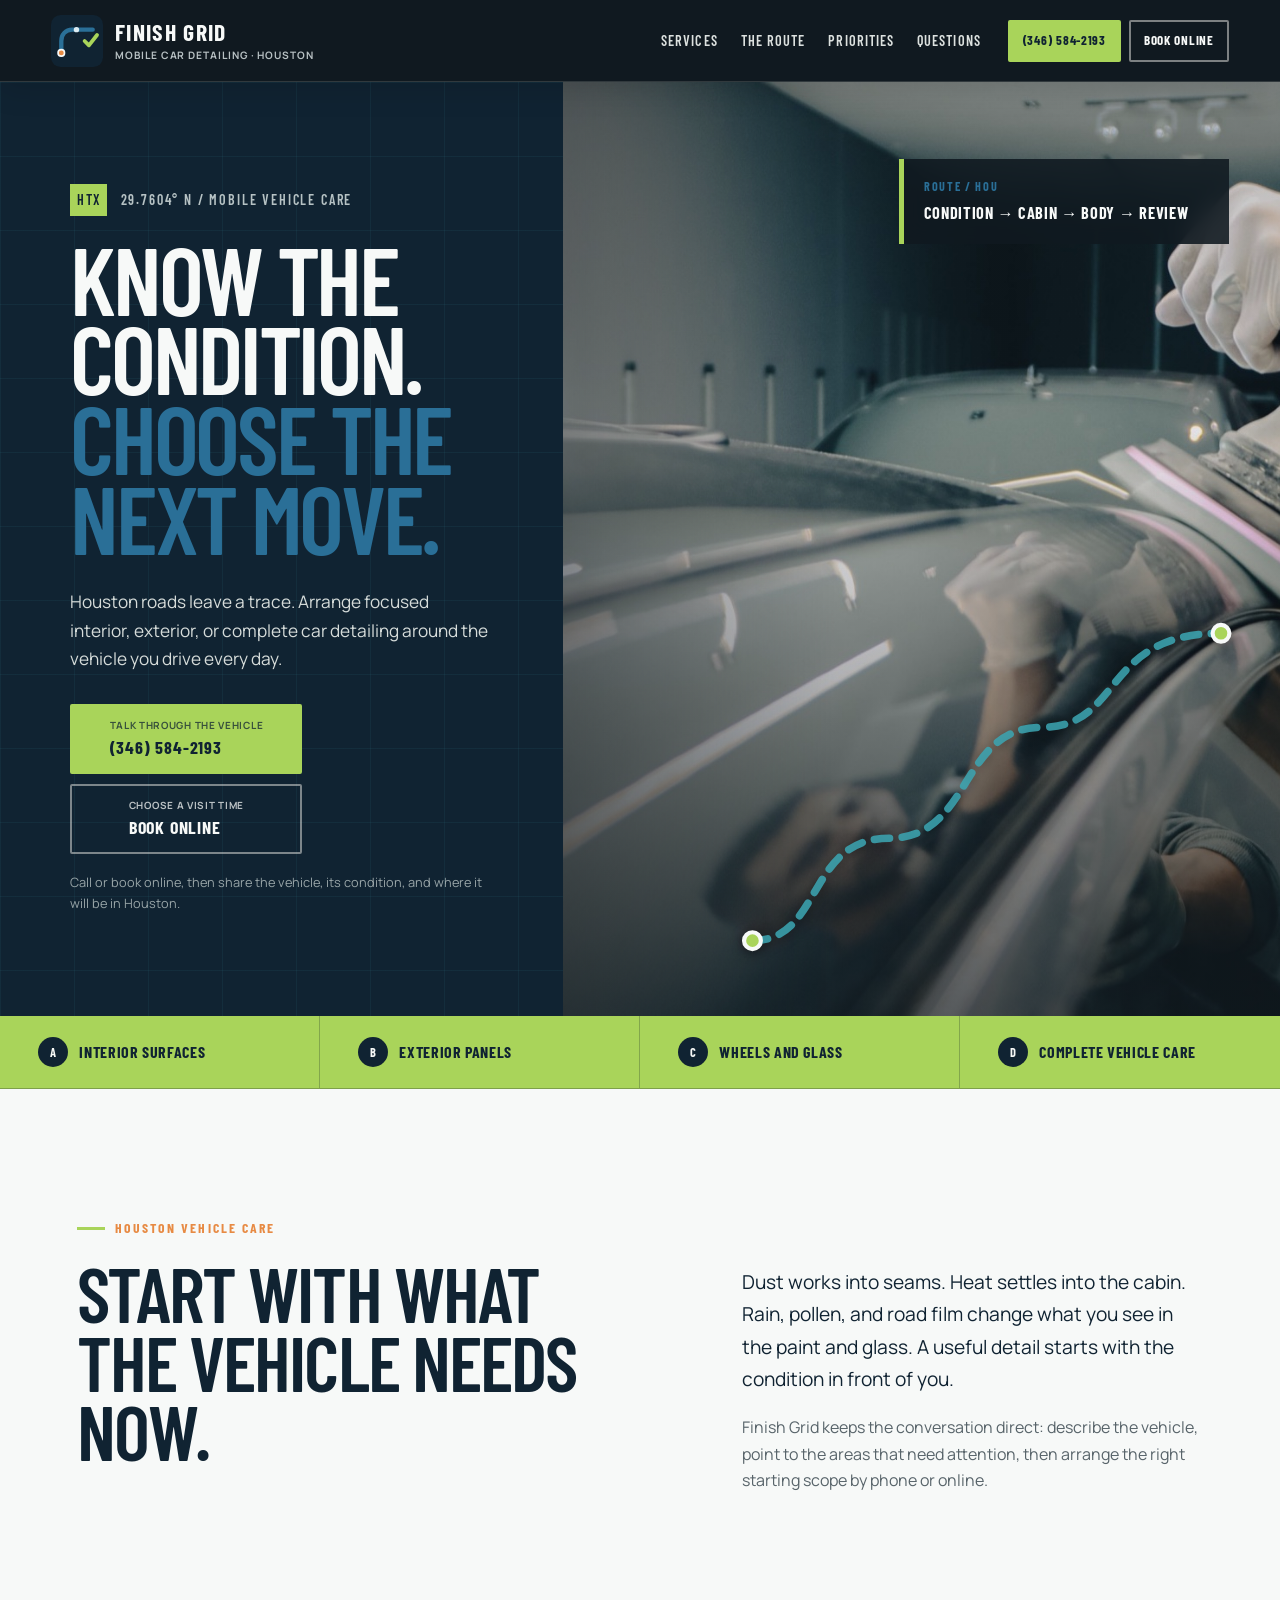
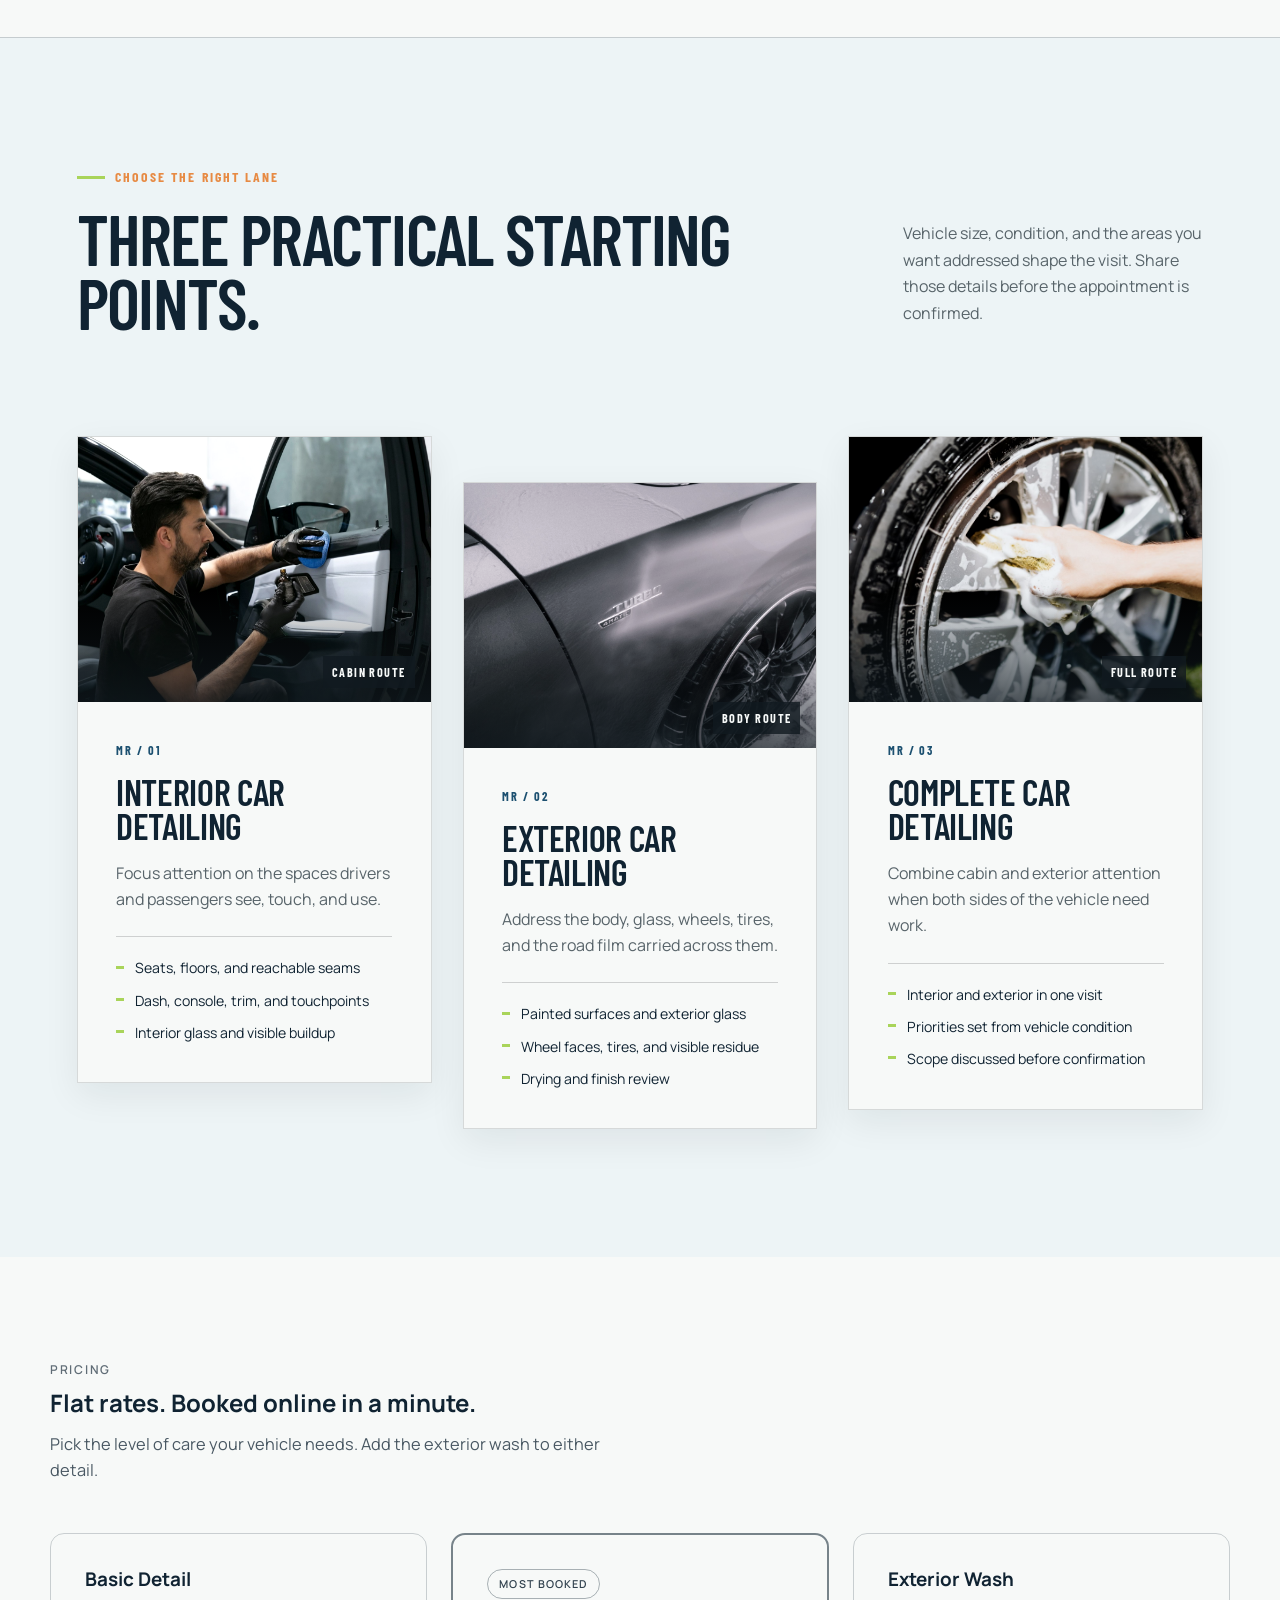
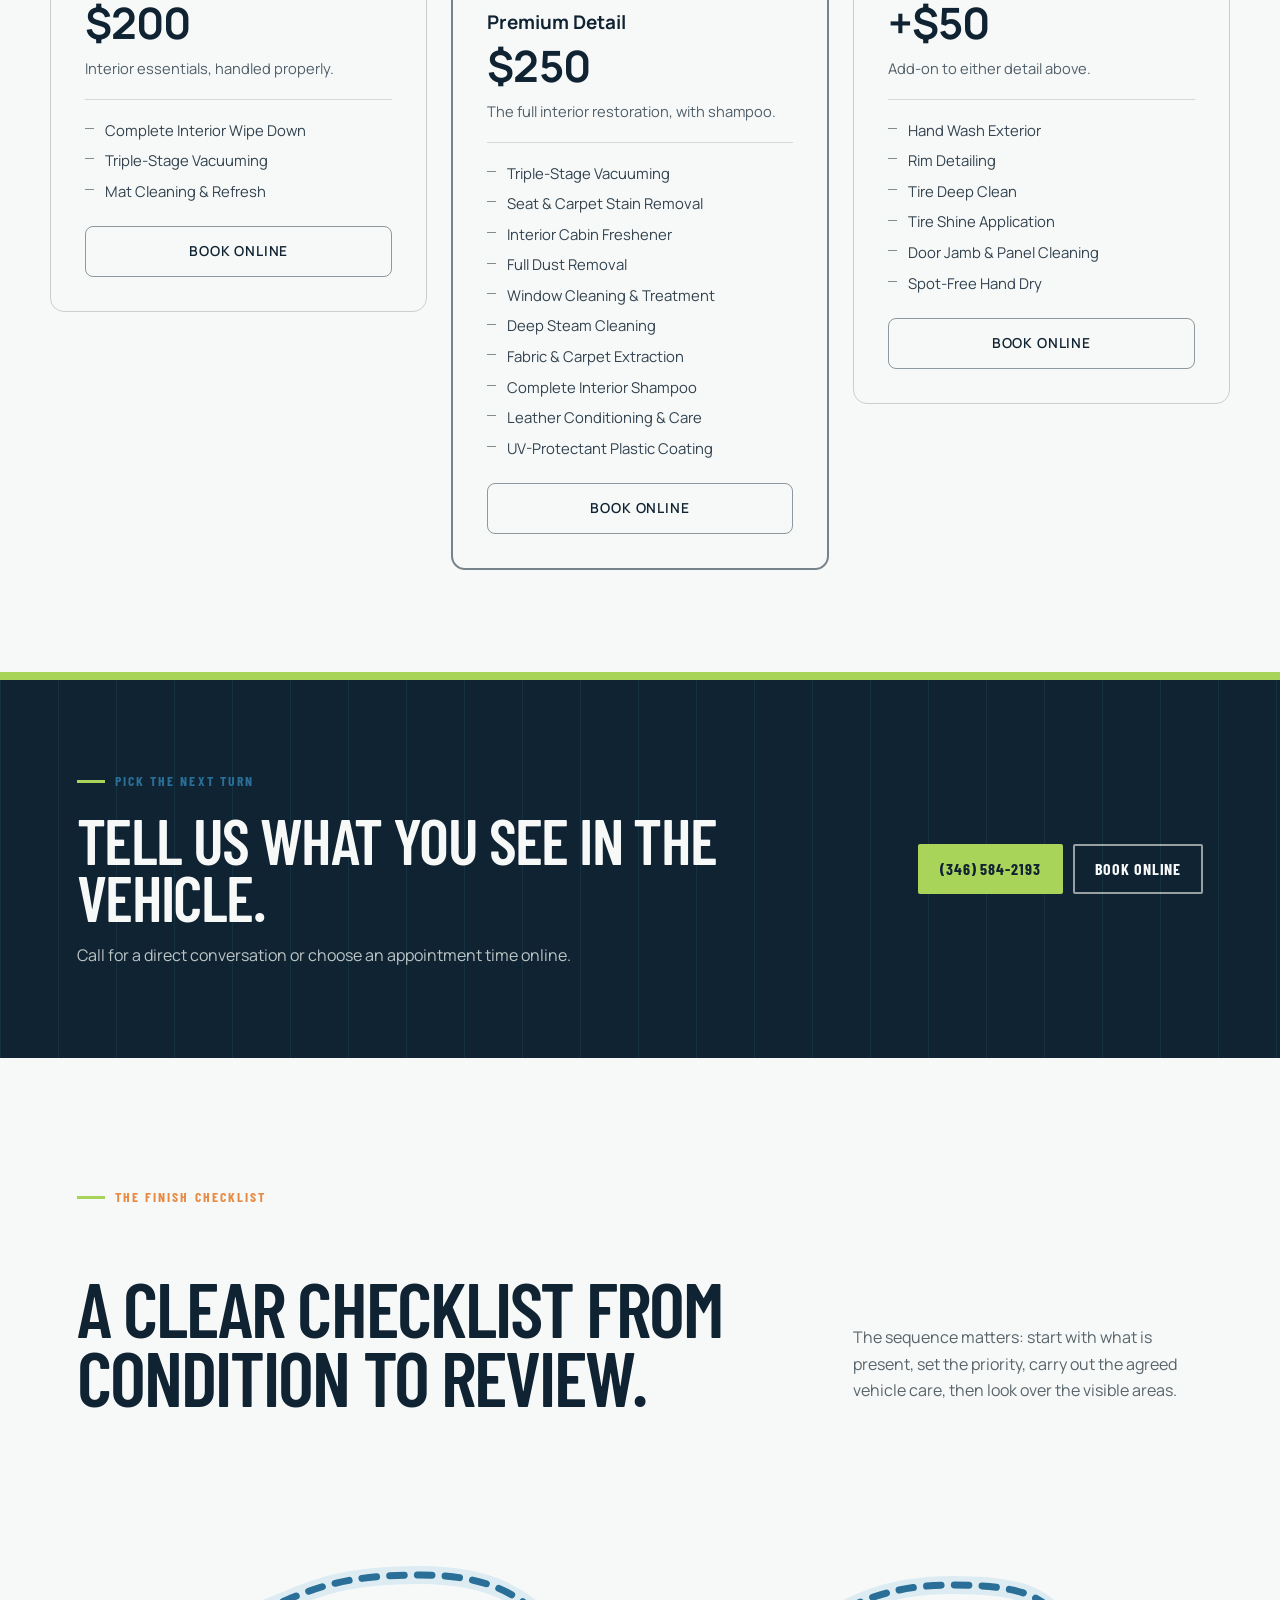
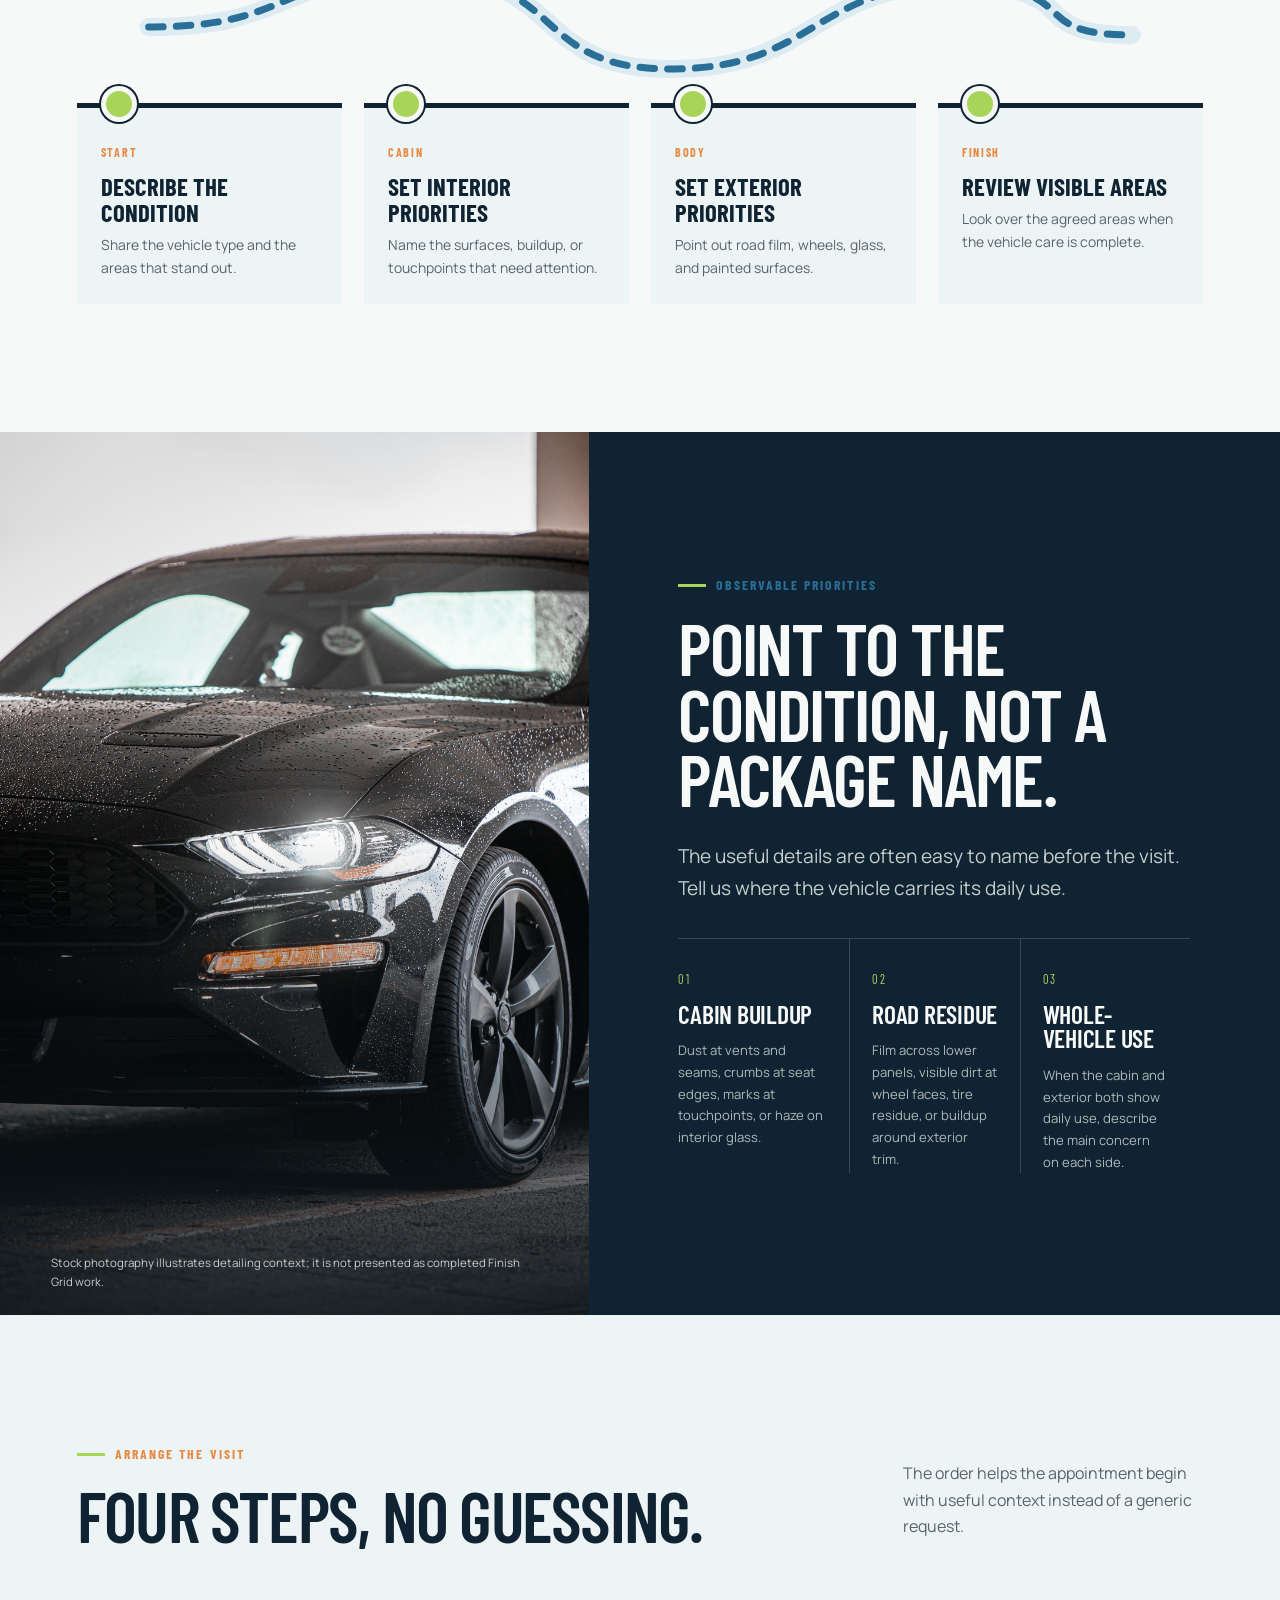
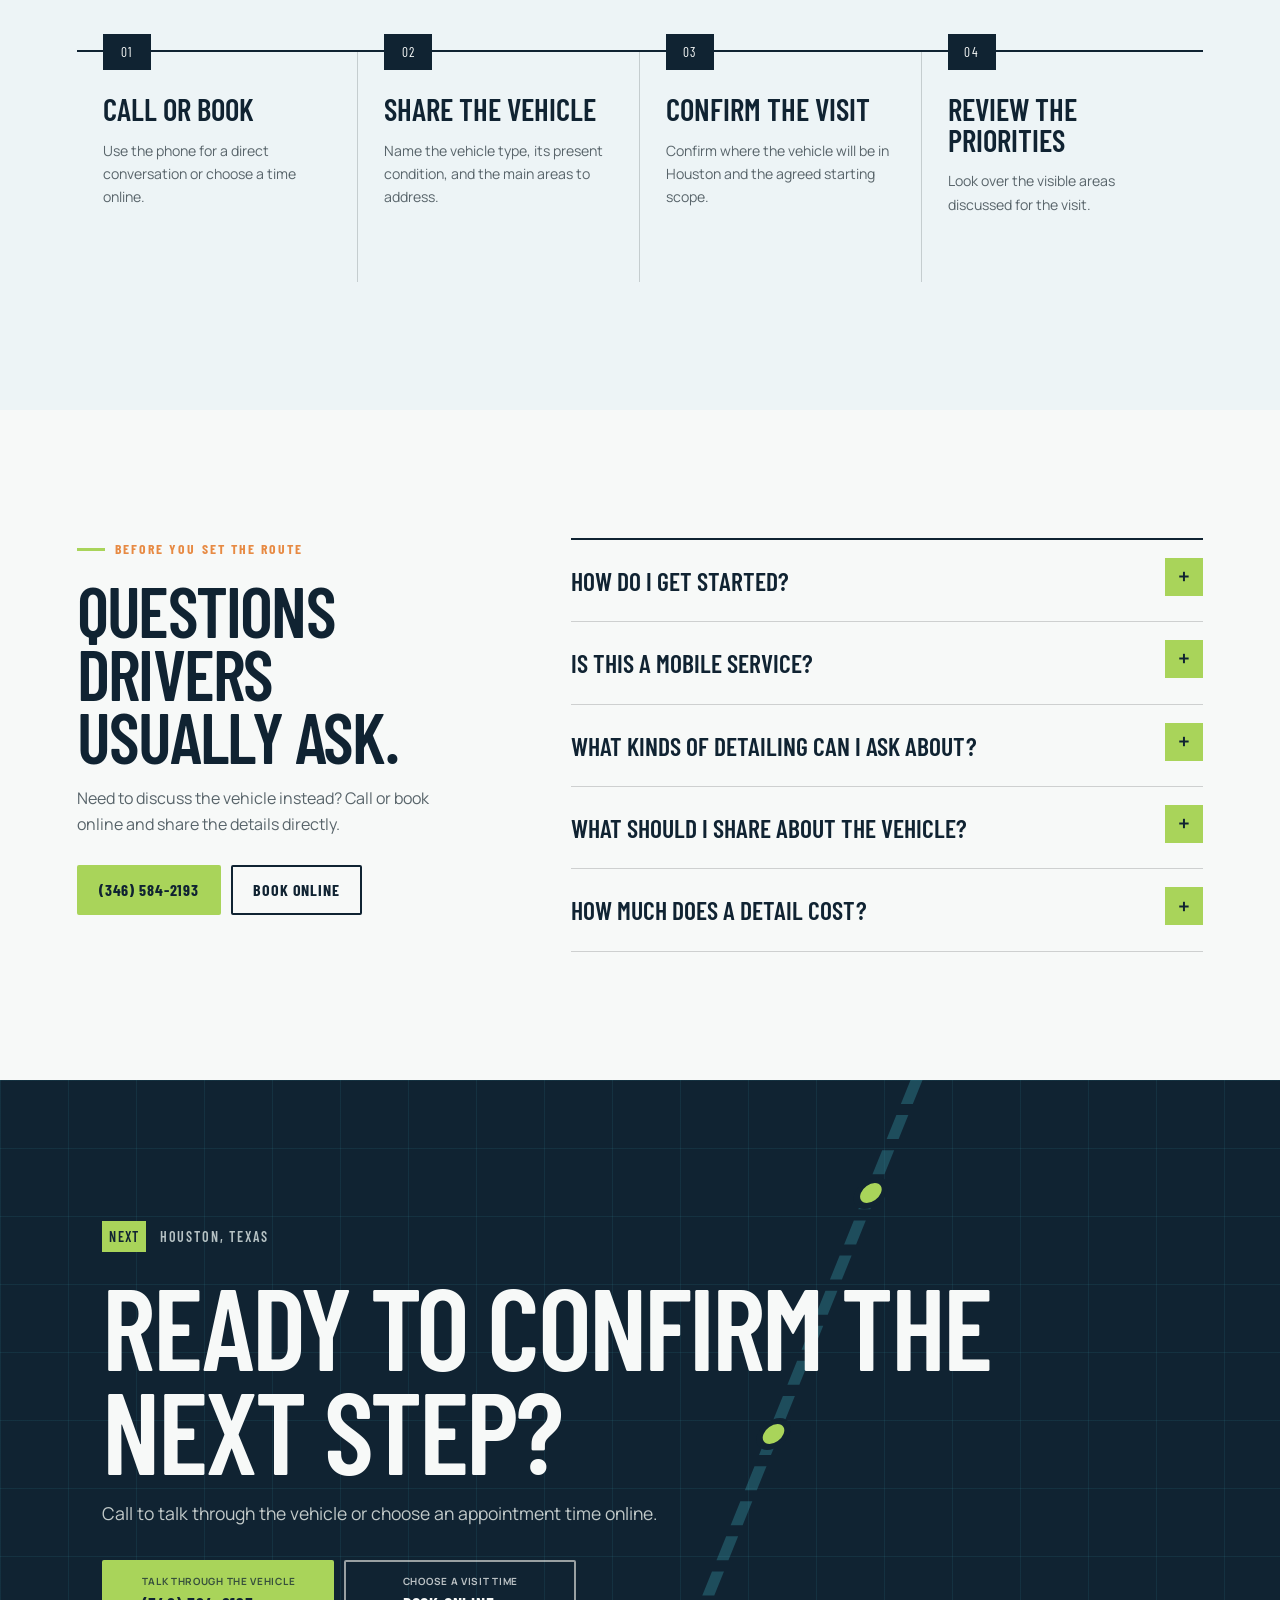
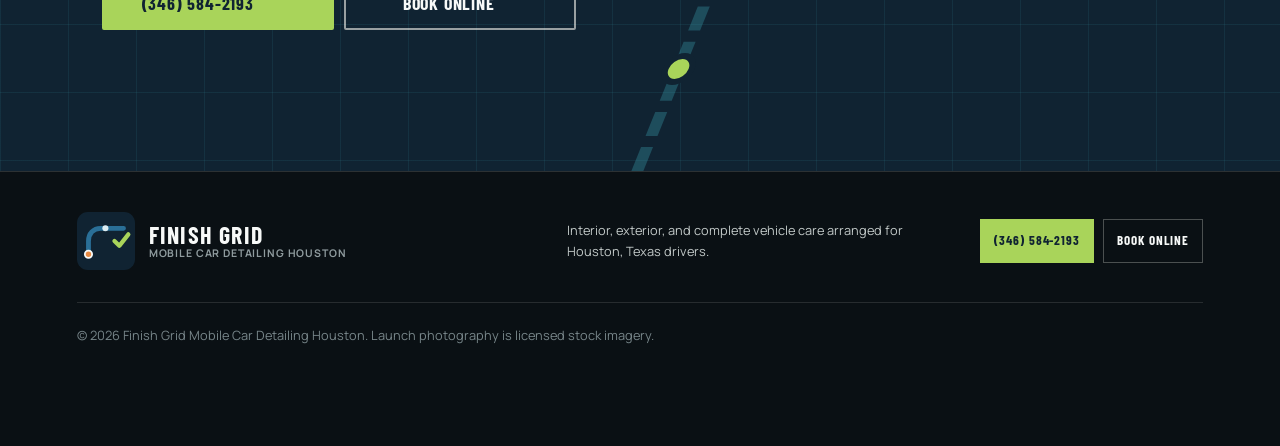
==== index.html @ f36fa552 "feat: launch Finish Grid website" ====
<!doctype html>
<html lang="en">
<head>
  <meta charset="utf-8">
  <meta name="viewport" content="width=device-width, initial-scale=1">
  <title>Finish Grid Mobile Car Detailing Houston, TX</title>
  <meta name="description" content="Mobile car detailing in Houston, Texas for interior, exterior, and complete vehicle care. Call Finish Grid or book an appointment online.">
  <meta name="theme-color" content="#102332">
  <meta property="og:title" content="Finish Grid Mobile Car Detailing Houston">
  <meta property="og:description" content="Call or book mobile car detailing for interior, exterior, and complete vehicle care in Houston, Texas.">
  <meta property="og:type" content="website">
  <meta property="og:url" content="https://finishgrid.shop/">
  <meta property="og:image" content="https://finishgrid.shop/assets/hero-route.jpg">
  <link rel="canonical" href="https://finishgrid.shop/">
  <link rel="icon" href="/assets/favicon.svg" type="image/svg+xml">
  <link rel="preconnect" href="https://fonts.googleapis.com">
  <link rel="preconnect" href="https://fonts.gstatic.com" crossorigin>
  <link href="https://fonts.googleapis.com/css2?family=Barlow+Condensed:wght@500;600;700&family=Manrope:wght@400;500;600;700&display=swap" rel="stylesheet">
  <link rel="preload" href="/assets/hero-route.jpg" as="image">
  <link rel="stylesheet" href="/styles.css">
  <script type="application/ld+json">
      {
        "@context": "https://schema.org",
        "@type": "LocalBusiness",
        "name": "Finish Grid Mobile Car Detailing Houston",
        "url": "https://finishgrid.shop/",
        "telephone": "+1 346-584-2193",
        "address": {
          "@type": "PostalAddress",
          "streetAddress": "3500 Business Center Dr",
          "addressLocality": "Pearland",
          "addressRegion": "TX",
          "postalCode": "77584",
          "addressCountry": "US"
        },
        "description": "Mobile car detailing in Houston, Texas with interior, exterior, and complete vehicle care appointments.",
        "areaServed": {
          "@type": "City",
          "name": "Houston",
          "containedInPlace": {
            "@type": "State",
            "name": "Texas"
          }
        },
        "hasOfferCatalog": {
          "@type": "OfferCatalog",
          "name": "Car detailing services",
          "itemListElement": [
            {
              "@type": "Offer",
              "itemOffered": {
                "@type": "Service",
                "name": "Interior car detailing"
              }
            },
            {
              "@type": "Offer",
              "itemOffered": {
                "@type": "Service",
                "name": "Exterior car detailing"
              }
            },
            {
              "@type": "Offer",
              "itemOffered": {
                "@type": "Service",
                "name": "Complete car detailing"
              }
            }
          ]
        },
        "priceRange": "$200-$250",
        "makesOffer": [
          {
            "@type": "Offer",
            "name": "Basic Detail",
            "price": "200",
            "priceCurrency": "USD",
            "availability": "https://schema.org/InStock",
            "itemOffered": {
              "@type": "Service",
              "name": "Basic Detail",
              "description": "Interior essentials: complete interior wipe down, triple-stage vacuuming, and mat cleaning and refresh."
            }
          },
          {
            "@type": "Offer",
            "name": "Premium Detail",
            "price": "250",
            "priceCurrency": "USD",
            "availability": "https://schema.org/InStock",
            "itemOffered": {
              "@type": "Service",
              "name": "Premium Detail",
              "description": "The full interior restoration, including complete interior shampoo, deep steam cleaning, fabric and carpet extraction, and leather conditioning."
            }
          },
          {
            "@type": "Offer",
            "name": "Exterior Wash",
            "price": "50",
            "priceCurrency": "USD",
            "availability": "https://schema.org/InStock",
            "itemOffered": {
              "@type": "Service",
              "name": "Exterior Wash",
              "description": "Add-on exterior wash: hand wash, rim detailing, tire deep clean and shine, door jamb cleaning, and spot-free hand dry."
            }
          }
        ]
      }
    </script>
</head>
<body>
  <a class="skip-link" href="#main">Skip to content</a>

  <header class="site-header" data-header>
    <a class="brand" href="#top" aria-label="Finish Grid home">
      <img src="/assets/logo.svg" width="52" height="52" alt="">
      <span class="brand-words">
        <strong>Finish Grid</strong>
        <small>Mobile Car Detailing · Houston</small>
      </span>
    </a>

    <button class="menu-toggle" type="button" aria-expanded="false" aria-controls="site-nav">
      <span class="sr-only">Open menu</span>
      <i></i><i></i><i></i>
    </button>

    <nav class="site-nav" id="site-nav" aria-label="Primary navigation">
      <a href="#services">Services</a>
      <a href="#route">The route</a>
      <a href="#priorities">Priorities</a>
      <a href="#questions">Questions</a>
      <div class="nav-actions">
        <a class="button button-call button-small" href="tel:+13465842193">(346) 584-2193</a>
        <a class="button button-book button-small" href="https://cal.com/sumitdatta/auto-detail-service">Book online</a>
      </div>
    </nav>
  </header>

  <main id="main">
    <section class="hero" id="top">
      <div class="hero-copy">
        <p class="coordinate"><span>HTX</span> 29.7604° N / Mobile vehicle care</p>
        <h1>Know the condition. <em>Choose the next move.</em></h1>
        <p class="hero-lede">Houston roads leave a trace. Arrange focused interior, exterior, or complete car detailing around the vehicle you drive every day.</p>
        <div class="action-pair hero-actions">
          <a class="button button-call button-large" href="tel:+13465842193">
            <span>Talk through the vehicle</span>
            <strong>(346) 584-2193</strong>
          </a>
          <a class="button button-book button-large" href="https://cal.com/sumitdatta/auto-detail-service">
            <span>Choose a visit time</span>
            <strong>Book online</strong>
          </a>
        </div>
        <p class="microcopy">Call or book online, then share the vehicle, its condition, and where it will be in Houston.</p>
      </div>

      <div class="hero-image" role="img" aria-label="A polished vehicle panel under inspection light">
        <div class="hero-image-scrim"></div>
        <div class="hero-map-card" aria-hidden="true">
          <span>ROUTE / HOU</span>
          <strong>Condition → Cabin → Body → Review</strong>
        </div>
        <svg class="hero-route-line" viewBox="0 0 700 560" aria-hidden="true">
          <path d="M72 470 C156 470 136 348 235 348 S318 216 416 216 S487 104 630 104"/>
          <circle cx="72" cy="470" r="10"/>
          <circle cx="630" cy="104" r="10"/>
        </svg>
      </div>
    </section>

    <section class="road-strip" aria-label="Service focus">
      <p><span>A</span> Interior surfaces</p>
      <p><span>B</span> Exterior panels</p>
      <p><span>C</span> Wheels and glass</p>
      <p><span>D</span> Complete vehicle care</p>
    </section>

    <section class="section intro" aria-labelledby="intro-title">
      <div class="section-label">Houston vehicle care</div>
      <div class="intro-grid">
        <h2 id="intro-title">Start with what the vehicle needs now.</h2>
        <div class="intro-copy">
          <p class="lead">Dust works into seams. Heat settles into the cabin. Rain, pollen, and road film change what you see in the paint and glass. A useful detail starts with the condition in front of you.</p>
          <p>Finish Grid keeps the conversation direct: describe the vehicle, point to the areas that need attention, then arrange the right starting scope by phone or online.</p>
        </div>
      </div>
    </section>

    <section class="section services" id="services" aria-labelledby="services-title">
      <div class="section-heading">
        <div>
          <p class="section-kicker">Choose the right lane</p>
          <h2 id="services-title">Three practical starting points.</h2>
        </div>
        <p>Vehicle size, condition, and the areas you want addressed shape the visit. Share those details before the appointment is confirmed.</p>
      </div>

      <div class="service-grid">
        <article class="service-card">
          <div class="service-photo">
            <img src="/assets/service-interior.jpg" alt="A vehicle interior receiving careful surface cleaning" loading="lazy">
            <span>Cabin route</span>
          </div>
          <div class="service-content">
            <p class="service-code">MR / 01</p>
            <h3>Interior car detailing</h3>
            <p>Focus attention on the spaces drivers and passengers see, touch, and use.</p>
            <ul>
              <li>Seats, floors, and reachable seams</li>
              <li>Dash, console, trim, and touchpoints</li>
              <li>Interior glass and visible buildup</li>
            </ul>
          </div>
        </article>

        <article class="service-card service-card-offset">
          <div class="service-photo">
            <img src="/assets/service-foam.jpg" alt="A dark car covered with wash foam" loading="lazy">
            <span>Body route</span>
          </div>
          <div class="service-content">
            <p class="service-code">MR / 02</p>
            <h3>Exterior car detailing</h3>
            <p>Address the body, glass, wheels, tires, and the road film carried across them.</p>
            <ul>
              <li>Painted surfaces and exterior glass</li>
              <li>Wheel faces, tires, and visible residue</li>
              <li>Drying and finish review</li>
            </ul>
          </div>
        </article>

        <article class="service-card">
          <div class="service-photo">
            <img src="/assets/service-wheel.jpg" alt="A vehicle wheel covered with cleaning foam" loading="lazy">
            <span>Full route</span>
          </div>
          <div class="service-content">
            <p class="service-code">MR / 03</p>
            <h3>Complete car detailing</h3>
            <p>Combine cabin and exterior attention when both sides of the vehicle need work.</p>
            <ul>
              <li>Interior and exterior in one visit</li>
              <li>Priorities set from vehicle condition</li>
              <li>Scope discussed before confirmation</li>
            </ul>
          </div>
        </article>
      </div>
    </section>

    <section class="rates" id="pricing" aria-labelledby="pricing-title">
      <div class="rates-shell">
        <div class="rates-head">
          <p class="rates-eyebrow">Pricing</p>
          <h2 id="pricing-title">Flat rates. Booked online in a minute.</h2>
          <p class="rates-intro">Pick the level of care your vehicle needs. Add the exterior wash to either detail.</p>
        </div>

        <div class="rate-grid">
          <article class="rate-card">
            <h3>Basic Detail</h3>
            <p class="rate-figure">$200</p>
            <p class="rate-note">Interior essentials, handled properly.</p>
            <ul class="rate-list">
              <li>Complete Interior Wipe Down</li>
              <li>Triple-Stage Vacuuming</li>
              <li>Mat Cleaning &amp; Refresh</li>
            </ul>
            <a class="rate-cta" href="https://cal.com/sumitdatta/auto-detail-service" target="_blank" rel="noopener">Book Online</a>
          </article>
          <article class="rate-card rate-card-featured">
            <span class="rate-badge">Most booked</span>
            <h3>Premium Detail</h3>
            <p class="rate-figure">$250</p>
            <p class="rate-note">The full interior restoration, with shampoo.</p>
            <ul class="rate-list">
              <li>Triple-Stage Vacuuming</li>
              <li>Seat &amp; Carpet Stain Removal</li>
              <li>Interior Cabin Freshener</li>
              <li>Full Dust Removal</li>
              <li>Window Cleaning &amp; Treatment</li>
              <li>Deep Steam Cleaning</li>
              <li>Fabric &amp; Carpet Extraction</li>
              <li>Complete Interior Shampoo</li>
              <li>Leather Conditioning &amp; Care</li>
              <li>UV-Protectant Plastic Coating</li>
            </ul>
            <a class="rate-cta" href="https://cal.com/sumitdatta/auto-detail-service" target="_blank" rel="noopener">Book Online</a>
          </article>
          <article class="rate-card">
            <h3>Exterior Wash</h3>
            <p class="rate-figure">+$50</p>
            <p class="rate-note">Add-on to either detail above.</p>
            <ul class="rate-list">
              <li>Hand Wash Exterior</li>
              <li>Rim Detailing</li>
              <li>Tire Deep Clean</li>
              <li>Tire Shine Application</li>
              <li>Door Jamb &amp; Panel Cleaning</li>
              <li>Spot-Free Hand Dry</li>
            </ul>
            <a class="rate-cta" href="https://cal.com/sumitdatta/auto-detail-service" target="_blank" rel="noopener">Book Online</a>
          </article>
        </div>
      </div>
    </section>


    <section class="route-callout" aria-label="Contact Finish Grid">
      <div>
        <p class="section-kicker">Pick the next turn</p>
        <h2>Tell us what you see in the vehicle.</h2>
        <p>Call for a direct conversation or choose an appointment time online.</p>
      </div>
      <div class="action-pair">
        <a class="button button-call" href="tel:+13465842193">(346) 584-2193</a>
        <a class="button button-book button-book-light" href="https://cal.com/sumitdatta/auto-detail-service">Book online</a>
      </div>
    </section>

    <section class="section route-section" id="route" aria-labelledby="route-title">
      <div class="route-intro">
        <p class="section-kicker">The finish checklist</p>
        <h2 id="route-title">A clear checklist from condition to review.</h2>
        <p>The sequence matters: start with what is present, set the priority, carry out the agreed vehicle care, then look over the visible areas.</p>
      </div>

      <div class="route-map">
        <svg viewBox="0 0 1100 190" preserveAspectRatio="none" aria-hidden="true">
          <path class="route-base" d="M70 100 C215 100 190 48 335 48 S440 142 580 142 S720 58 855 58 S920 108 1030 108"/>
          <path class="route-progress" d="M70 100 C215 100 190 48 335 48 S440 142 580 142 S720 58 855 58 S920 108 1030 108"/>
        </svg>
        <ol class="waypoints">
          <li>
            <span>Start</span>
            <strong>Describe the condition</strong>
            <p>Share the vehicle type and the areas that stand out.</p>
          </li>
          <li>
            <span>Cabin</span>
            <strong>Set interior priorities</strong>
            <p>Name the surfaces, buildup, or touchpoints that need attention.</p>
          </li>
          <li>
            <span>Body</span>
            <strong>Set exterior priorities</strong>
            <p>Point out road film, wheels, glass, and painted surfaces.</p>
          </li>
          <li>
            <span>Finish</span>
            <strong>Review visible areas</strong>
            <p>Look over the agreed areas when the vehicle care is complete.</p>
          </li>
        </ol>
      </div>
    </section>

    <section class="priorities" id="priorities" aria-labelledby="priorities-title">
      <div class="priority-image">
        <img src="/assets/detail-wet-paint.jpg" alt="Water droplets reflecting light on dark vehicle paint" loading="lazy">
        <p>Stock photography illustrates detailing context; it is not presented as completed Finish Grid work.</p>
      </div>
      <div class="priority-copy">
        <p class="section-kicker">Observable priorities</p>
        <h2 id="priorities-title">Point to the condition, not a package name.</h2>
        <p class="lead">The useful details are often easy to name before the visit. Tell us where the vehicle carries its daily use.</p>
        <div class="priority-list">
          <article>
            <span>01</span>
            <h3>Cabin buildup</h3>
            <p>Dust at vents and seams, crumbs at seat edges, marks at touchpoints, or haze on interior glass.</p>
          </article>
          <article>
            <span>02</span>
            <h3>Road residue</h3>
            <p>Film across lower panels, visible dirt at wheel faces, tire residue, or buildup around exterior trim.</p>
          </article>
          <article>
            <span>03</span>
            <h3>Whole-vehicle use</h3>
            <p>When the cabin and exterior both show daily use, describe the main concern on each side.</p>
          </article>
        </div>
      </div>
    </section>

    <section class="section process" aria-labelledby="process-title">
      <div class="section-heading">
        <div>
          <p class="section-kicker">Arrange the visit</p>
          <h2 id="process-title">Four steps, no guessing.</h2>
        </div>
        <p>The order helps the appointment begin with useful context instead of a generic request.</p>
      </div>
      <ol class="process-grid">
        <li><span>Call or book</span><p>Use the phone for a direct conversation or choose a time online.</p></li>
        <li><span>Share the vehicle</span><p>Name the vehicle type, its present condition, and the main areas to address.</p></li>
        <li><span>Confirm the visit</span><p>Confirm where the vehicle will be in Houston and the agreed starting scope.</p></li>
        <li><span>Review the priorities</span><p>Look over the visible areas discussed for the visit.</p></li>
      </ol>
    </section>

    <section class="section questions" id="questions" aria-labelledby="questions-title">
      <div class="questions-intro">
        <p class="section-kicker">Before you set the route</p>
        <h2 id="questions-title">Questions drivers usually ask.</h2>
        <p>Need to discuss the vehicle instead? Call or book online and share the details directly.</p>
        <div class="action-pair questions-actions">
          <a class="button button-call" href="tel:+13465842193">(346) 584-2193</a>
          <a class="button button-book button-book-dark" href="https://cal.com/sumitdatta/auto-detail-service">Book online</a>
        </div>
      </div>
      <div class="faq-list">
        <details>
          <summary>How do I get started?</summary>
          <p>Call (346) 584-2193 or book online. Share the vehicle type, its condition, the areas that need attention, and where it will be in Houston.</p>
        </details>
        <details>
          <summary>Is this a mobile service?</summary>
          <p>Yes. Finish Grid is built around mobile car detailing in Houston. Confirm the location and visit details when you call or book.</p>
        </details>
        <details>
          <summary>What kinds of detailing can I ask about?</summary>
          <p>Start with interior, exterior, or complete car detailing. The vehicle size, condition, and visible priorities help shape the scope.</p>
        </details>
        <details>
          <summary>What should I share about the vehicle?</summary>
          <p>Share the vehicle type, what you can see now, any areas that need focused attention, and where the vehicle will be for the visit.</p>
        </details>
        <details>
          <summary>How much does a detail cost?</summary>
          <p>The Basic Detail is $200 and covers interior essentials. The Premium Detail is $250 and includes a complete interior shampoo. An Exterior Wash can be added to either for $50. Vehicle size and condition can affect the final scope, so confirm the details when you call or book.</p>
        </details>
      </div>
    </section>

    <section class="final-cta" id="contact">
      <div class="final-route-mark" aria-hidden="true">
        <span></span><span></span><span></span>
      </div>
      <p class="coordinate"><span>NEXT</span> Houston, Texas</p>
      <h2>Ready to confirm the next step?</h2>
      <p>Call to talk through the vehicle or choose an appointment time online.</p>
      <div class="action-pair final-actions">
        <a class="button button-call button-large" href="tel:+13465842193">
          <span>Talk through the vehicle</span>
          <strong>(346) 584-2193</strong>
        </a>
        <a class="button button-book button-book-light button-large" href="https://cal.com/sumitdatta/auto-detail-service">
          <span>Choose a visit time</span>
          <strong>Book online</strong>
        </a>
      </div>
    </section>
  </main>

  <footer class="site-footer">
    <div class="footer-brand">
      <img src="/assets/logo.svg" width="58" height="58" alt="">
      <div><strong>Finish Grid</strong><span>Mobile Car Detailing Houston</span></div>
    </div>
    <p>Interior, exterior, and complete vehicle care arranged for Houston, Texas drivers.</p>
    <div class="footer-actions">
      <a href="tel:+13465842193">(346) 584-2193</a>
      <a href="https://cal.com/sumitdatta/auto-detail-service">Book online</a>
    </div>
    <p class="footer-fine">© <span data-year>2026</span> Finish Grid Mobile Car Detailing Houston. Launch photography is licensed stock imagery.</p>
  </footer>

  <div class="mobile-action-bar" aria-label="Contact options">
    <a href="tel:+13465842193"><span>Call</span><strong>(346) 584-2193</strong></a>
    <a href="https://cal.com/sumitdatta/auto-detail-service"><span>Schedule</span><strong>Book online</strong></a>
  </div>

  <script src="/script.js" defer></script>
</body>
</html>
---- styles.css ----
:root {
  --asphalt: #111a20;
  --asphalt-2: #1b2830;
  --rain: #3ca6b3;
  --rain-deep: #237985;
  --lane: #f5f3ed;
  --concrete: #d6d7d1;
  --concrete-light: #e8e8e2;
  --signal: #f2a900;
  --signal-dark: #b87700;
  --tail: #7a2738;
  --white: #ffffff;
  --ink-muted: #58646a;
  --line: rgba(17, 26, 32, 0.18);
  --header-height: 82px;
  --display: "Barlow Condensed", "Arial Narrow", sans-serif;
  --body: "Manrope", "Trebuchet MS", sans-serif;
  --shadow: 0 32px 80px rgba(17, 26, 32, 0.16);
}

/* Finish Grid identity layer */
:root {
  --asphalt: #102332;
  --asphalt-2: #1c3a4d;
  --rain: #2a6f97;
  --rain-deep: #1c5070;
  --lane: #f7f9f8;
  --concrete: #ddecf2;
  --concrete-light: #edf4f6;
  --signal: #a9d45a;
  --signal-dark: #6f9b2d;
  --tail: #e78a43;
}

a[aria-disabled="true"] {
  pointer-events: none;
  cursor: not-allowed;
  opacity: 0.68;
}

* {
  box-sizing: border-box;
}

html {
  scroll-behavior: smooth;
  scroll-padding-top: calc(var(--header-height) + 18px);
}

body {
  margin: 0;
  overflow-x: hidden;
  background: var(--lane);
  color: var(--asphalt);
  font-family: var(--body);
  font-size: 16px;
  line-height: 1.65;
  -webkit-font-smoothing: antialiased;
}

body.menu-open {
  overflow: hidden;
}

img,
svg {
  display: block;
  max-width: 100%;
}

a {
  color: inherit;
}

button,
summary {
  font: inherit;
}

:focus-visible {
  outline: 3px solid var(--signal);
  outline-offset: 4px;
}

.sr-only {
  position: absolute;
  width: 1px;
  height: 1px;
  padding: 0;
  margin: -1px;
  overflow: hidden;
  clip: rect(0, 0, 0, 0);
  white-space: nowrap;
  border: 0;
}

.skip-link {
  position: fixed;
  z-index: 1000;
  top: 12px;
  left: 12px;
  padding: 10px 16px;
  background: var(--signal);
  color: var(--asphalt);
  font-weight: 800;
  text-decoration: none;
  transform: translateY(-160%);
}

.skip-link:focus {
  transform: translateY(0);
}

.site-header {
  position: fixed;
  z-index: 100;
  inset: 0 0 auto;
  min-height: var(--header-height);
  display: flex;
  align-items: center;
  justify-content: space-between;
  gap: 24px;
  padding: 12px clamp(20px, 4vw, 68px);
  color: var(--lane);
  background: rgba(17, 26, 32, 0.96);
  border-bottom: 1px solid rgba(245, 243, 237, 0.14);
  box-shadow: 0 8px 30px rgba(0, 0, 0, 0.12);
  backdrop-filter: blur(18px);
  transition: background 180ms ease, box-shadow 180ms ease;
}

.site-header.is-scrolled {
  background: rgba(17, 26, 32, 0.985);
  box-shadow: 0 12px 34px rgba(0, 0, 0, 0.24);
}

.brand {
  display: inline-flex;
  align-items: center;
  gap: 12px;
  min-width: 0;
  color: var(--lane);
  text-decoration: none;
}

.brand img {
  flex: 0 0 auto;
}

.brand-words {
  display: grid;
  line-height: 1.05;
}

.brand-words strong {
  font-family: var(--display);
  font-size: 1.48rem;
  font-weight: 700;
  letter-spacing: 0.055em;
  text-transform: uppercase;
}

.brand-words small {
  margin-top: 5px;
  color: #b7c0c3;
  font-size: 0.64rem;
  font-weight: 700;
  letter-spacing: 0.09em;
  text-transform: uppercase;
}

.site-nav {
  display: flex;
  align-items: center;
  gap: clamp(15px, 1.8vw, 28px);
}

.site-nav > a {
  color: #dce1df;
  font-family: var(--display);
  font-size: 0.89rem;
  font-weight: 600;
  letter-spacing: 0.075em;
  text-decoration: none;
  text-transform: uppercase;
}

.site-nav > a:hover {
  color: var(--signal);
}

.nav-actions {
  display: flex;
  gap: 8px;
  margin-left: 4px;
}

.menu-toggle {
  display: none;
  width: 46px;
  height: 46px;
  padding: 10px;
  color: var(--lane);
  background: transparent;
  border: 1px solid rgba(245, 243, 237, 0.25);
  cursor: pointer;
}

.menu-toggle i {
  display: block;
  height: 2px;
  margin: 5px 0;
  background: currentColor;
  transition: transform 180ms ease, opacity 180ms ease;
}

.menu-toggle[aria-expanded="true"] i:nth-of-type(1) {
  transform: translateY(7px) rotate(45deg);
}

.menu-toggle[aria-expanded="true"] i:nth-of-type(2) {
  opacity: 0;
}

.menu-toggle[aria-expanded="true"] i:nth-of-type(3) {
  transform: translateY(-7px) rotate(-45deg);
}

.button {
  display: inline-flex;
  align-items: center;
  justify-content: center;
  min-height: 50px;
  padding: 13px 20px;
  border: 2px solid transparent;
  border-radius: 2px;
  font-family: var(--display);
  font-size: 1rem;
  font-weight: 700;
  letter-spacing: 0.055em;
  line-height: 1.15;
  text-align: center;
  text-decoration: none;
  text-transform: uppercase;
  transition: transform 180ms ease, background 180ms ease, border-color 180ms ease, color 180ms ease;
}

.button:hover {
  transform: translateY(-2px);
}

.button-small {
  min-height: 42px;
  padding: 10px 13px;
  font-size: 0.82rem;
}

.button-large {
  min-width: 232px;
  min-height: 70px;
  display: grid;
  justify-items: start;
  gap: 4px;
  padding: 13px 20px;
  text-align: left;
}

.button-large span {
  font-family: var(--body);
  font-size: 0.62rem;
  font-weight: 700;
  letter-spacing: 0.07em;
  opacity: 0.74;
  text-transform: uppercase;
}

.button-large strong {
  font-family: var(--display);
  font-size: 1.12rem;
  letter-spacing: 0.045em;
}

.button-call {
  color: var(--asphalt);
  background: var(--signal);
  border-color: var(--signal);
}

.button-call:hover {
  background: #ffc33d;
  border-color: #ffc33d;
}

.button-book {
  color: var(--lane);
  background: transparent;
  border-color: rgba(245, 243, 237, 0.48);
}

.button-book:hover {
  color: var(--white);
  border-color: var(--rain);
  background: rgba(60, 166, 179, 0.16);
}

.button-book-light {
  color: var(--lane);
  border-color: rgba(245, 243, 237, 0.6);
}

.button-book-dark {
  color: var(--asphalt);
  border-color: var(--asphalt);
}

.button-book-dark:hover {
  color: var(--asphalt);
  background: rgba(60, 166, 179, 0.12);
  border-color: var(--rain-deep);
}

.action-pair {
  display: flex;
  flex-wrap: wrap;
  gap: 10px;
}

.hero {
  min-height: 720px;
  display: grid;
  grid-template-columns: minmax(0, 0.88fr) minmax(0, 1.12fr);
  padding-top: var(--header-height);
  background: var(--asphalt);
  color: var(--lane);
}

.hero-copy {
  position: relative;
  z-index: 2;
  display: flex;
  flex-direction: column;
  justify-content: center;
  padding: clamp(68px, 8vw, 132px) clamp(28px, 5.5vw, 96px);
  background:
    linear-gradient(90deg, rgba(60, 166, 179, 0.08) 1px, transparent 1px) 0 0 / 74px 74px,
    linear-gradient(rgba(60, 166, 179, 0.08) 1px, transparent 1px) 0 0 / 74px 74px,
    var(--asphalt);
}

.coordinate {
  margin: 0 0 22px;
  color: #b6c2c4;
  font-family: var(--display);
  font-size: 0.88rem;
  font-weight: 600;
  letter-spacing: 0.13em;
  text-transform: uppercase;
}

.coordinate span {
  display: inline-block;
  margin-right: 9px;
  padding: 4px 7px;
  color: var(--asphalt);
  background: var(--signal);
  letter-spacing: 0.08em;
}

.hero h1 {
  max-width: 760px;
  margin: 0;
  font-family: var(--display);
  font-size: clamp(4.6rem, 7.5vw, 8.8rem);
  font-weight: 600;
  letter-spacing: -0.035em;
  line-height: 0.83;
  text-transform: uppercase;
}

.hero h1 em {
  display: block;
  color: var(--rain);
  font-style: normal;
}

.hero-lede {
  max-width: 650px;
  margin: 32px 0 28px;
  color: #d6dcda;
  font-size: clamp(1.05rem, 1.35vw, 1.3rem);
  line-height: 1.65;
}

.hero-actions {
  margin-top: 2px;
}

.microcopy {
  max-width: 610px;
  margin: 18px 0 0;
  color: #97a4a7;
  font-size: 0.8rem;
}

.hero-image {
  position: relative;
  min-height: 640px;
  overflow: hidden;
  background: #17191a url("/assets/hero-route.jpg") center 62% / cover no-repeat;
}

.hero-image-scrim {
  position: absolute;
  inset: 0;
  background:
    linear-gradient(90deg, rgba(17, 26, 32, 0.4), transparent 38%),
    linear-gradient(180deg, rgba(17, 26, 32, 0.2), transparent 36%, rgba(17, 26, 32, 0.62));
}

.hero-map-card {
  position: absolute;
  z-index: 2;
  top: clamp(38px, 6vw, 92px);
  right: clamp(24px, 4vw, 68px);
  width: min(330px, calc(100% - 48px));
  padding: 17px 20px;
  color: var(--lane);
  background: rgba(17, 26, 32, 0.88);
  border-left: 5px solid var(--signal);
  backdrop-filter: blur(12px);
}

.hero-map-card span {
  display: block;
  margin-bottom: 4px;
  color: var(--rain);
  font-family: var(--display);
  font-size: 0.76rem;
  font-weight: 700;
  letter-spacing: 0.14em;
}

.hero-map-card strong {
  font-family: var(--display);
  font-size: 1.02rem;
  letter-spacing: 0.04em;
  text-transform: uppercase;
}

.hero-route-line {
  position: absolute;
  z-index: 2;
  inset: auto 0 0 auto;
  width: min(82%, 760px);
  height: auto;
  filter: drop-shadow(0 2px 6px rgba(0, 0, 0, 0.45));
}

.hero-route-line path {
  fill: none;
  stroke: rgba(60, 166, 179, 0.86);
  stroke-width: 9;
  stroke-linecap: round;
  stroke-dasharray: 18 15;
}

.hero-route-line circle {
  fill: var(--signal);
  stroke: var(--lane);
  stroke-width: 5;
}

.road-strip {
  display: grid;
  grid-template-columns: repeat(4, 1fr);
  background: var(--signal);
  border-bottom: 1px solid rgba(17, 26, 32, 0.28);
}

.road-strip p {
  display: flex;
  align-items: center;
  gap: 11px;
  min-height: 72px;
  margin: 0;
  padding: 15px clamp(18px, 3vw, 42px);
  border-right: 1px solid rgba(17, 26, 32, 0.25);
  font-family: var(--display);
  font-size: 1rem;
  font-weight: 700;
  letter-spacing: 0.04em;
  text-transform: uppercase;
}

.road-strip p:last-child {
  border-right: 0;
}

.road-strip span {
  display: inline-grid;
  width: 30px;
  height: 30px;
  place-items: center;
  color: var(--lane);
  background: var(--asphalt);
  border-radius: 50%;
  font-size: 0.78rem;
}

.section {
  padding: clamp(86px, 10vw, 156px) clamp(24px, 6vw, 104px);
}

.section-label,
.section-kicker {
  margin: 0 0 18px;
  color: var(--tail);
  font-family: var(--display);
  font-size: 0.86rem;
  font-weight: 700;
  letter-spacing: 0.15em;
  text-transform: uppercase;
}

.section-kicker::before,
.section-label::before {
  content: "";
  display: inline-block;
  width: 28px;
  height: 3px;
  margin: 0 10px 3px 0;
  background: var(--signal);
}

.intro {
  background: var(--lane);
}

.intro-grid {
  display: grid;
  grid-template-columns: minmax(0, 1.1fr) minmax(360px, 0.9fr);
  gap: clamp(42px, 8vw, 132px);
  align-items: start;
}

.intro h2,
.section-heading h2,
.route-intro h2,
.priority-copy h2,
.questions-intro h2,
.final-cta h2,
.route-callout h2 {
  margin: 0;
  font-family: var(--display);
  font-size: clamp(3.4rem, 6vw, 7rem);
  font-weight: 600;
  letter-spacing: -0.025em;
  line-height: 0.9;
  text-transform: uppercase;
}

.intro-copy {
  padding-top: 8px;
}

.lead {
  margin-top: 0;
  font-size: clamp(1.15rem, 1.5vw, 1.38rem);
  line-height: 1.68;
}

.intro-copy p:last-child {
  color: var(--ink-muted);
}

.services {
  background: var(--concrete-light);
  border-top: 1px solid var(--line);
}

.section-heading {
  display: grid;
  grid-template-columns: minmax(0, 1.45fr) minmax(300px, 0.55fr);
  gap: clamp(40px, 7vw, 112px);
  align-items: end;
  margin-bottom: clamp(54px, 8vw, 104px);
}

.section-heading h2 {
  font-size: clamp(3.4rem, 5.5vw, 6.7rem);
}

.section-heading > p {
  margin: 0 0 8px;
  color: var(--ink-muted);
}

.service-grid {
  display: grid;
  grid-template-columns: repeat(3, minmax(0, 1fr));
  gap: clamp(18px, 2.4vw, 38px);
  align-items: start;
}

.service-card {
  min-width: 0;
  background: var(--lane);
  border: 1px solid rgba(17, 26, 32, 0.14);
  box-shadow: 0 12px 34px rgba(17, 26, 32, 0.07);
}

.service-card-offset {
  margin-top: 46px;
}

.service-photo {
  position: relative;
  aspect-ratio: 4 / 3;
  overflow: hidden;
  background: var(--asphalt-2);
}

.service-photo::after {
  content: "";
  position: absolute;
  inset: 0;
  background: linear-gradient(180deg, transparent 58%, rgba(17, 26, 32, 0.72));
}

.service-photo img {
  width: 100%;
  height: 100%;
  object-fit: cover;
  filter: saturate(0.82) contrast(1.06);
  transition: transform 450ms ease;
}

.service-card:hover .service-photo img {
  transform: scale(1.025);
}

.service-photo span {
  position: absolute;
  z-index: 2;
  right: 16px;
  bottom: 14px;
  padding: 6px 9px;
  color: var(--lane);
  background: rgba(17, 26, 32, 0.8);
  font-family: var(--display);
  font-size: 0.76rem;
  font-weight: 700;
  letter-spacing: 0.12em;
  text-transform: uppercase;
}

.service-content {
  padding: clamp(24px, 3vw, 42px);
}

.service-code {
  margin: 0 0 14px;
  color: var(--rain-deep);
  font-family: var(--display);
  font-size: 0.77rem;
  font-weight: 700;
  letter-spacing: 0.16em;
}

.service-content h3,
.priority-list h3 {
  margin: 0 0 14px;
  font-family: var(--display);
  font-size: clamp(2rem, 2.8vw, 3rem);
  font-weight: 600;
  letter-spacing: -0.01em;
  line-height: 0.96;
  text-transform: uppercase;
}

.service-content > p:not(.service-code) {
  color: var(--ink-muted);
}

.service-content ul {
  display: grid;
  gap: 9px;
  margin: 24px 0 0;
  padding: 19px 0 0;
  border-top: 1px solid var(--line);
  list-style: none;
}

.service-content li {
  position: relative;
  padding-left: 19px;
  font-size: 0.88rem;
}

.service-content li::before {
  content: "";
  position: absolute;
  top: 0.66em;
  left: 0;
  width: 8px;
  height: 3px;
  background: var(--signal);
}

.route-callout {
  display: grid;
  grid-template-columns: minmax(0, 1fr) auto;
  gap: 42px;
  align-items: center;
  padding: clamp(62px, 7vw, 92px) clamp(24px, 6vw, 104px);
  color: var(--lane);
  background:
    linear-gradient(90deg, rgba(60, 166, 179, 0.11) 1px, transparent 1px) 0 0 / 58px 58px,
    var(--asphalt);
  border-top: 8px solid var(--signal);
}

.route-callout h2 {
  max-width: 850px;
  font-size: clamp(3.2rem, 5vw, 6rem);
}

.route-callout .section-kicker {
  color: var(--rain);
}

.route-callout p:not(.section-kicker) {
  margin-bottom: 0;
  color: #bdc6c6;
}

.route-callout .action-pair {
  justify-content: flex-end;
}

.route-section {
  background: var(--lane);
}

.route-intro {
  display: grid;
  grid-template-columns: minmax(0, 1.1fr) minmax(300px, 0.55fr);
  gap: clamp(34px, 6vw, 94px);
  align-items: end;
}

.route-intro .section-kicker {
  grid-column: 1 / -1;
  margin-bottom: -12px;
}

.route-intro > p:last-child {
  margin: 0 0 8px;
  color: var(--ink-muted);
}

.route-map {
  position: relative;
  margin-top: clamp(76px, 9vw, 126px);
  padding-top: 176px;
}

.route-map > svg {
  position: absolute;
  top: 0;
  left: 0;
  width: 100%;
  height: 190px;
  overflow: visible;
}

.route-base,
.route-progress {
  fill: none;
  stroke-linecap: round;
  stroke-linejoin: round;
}

.route-base {
  stroke: var(--concrete);
  stroke-width: 18;
}

.route-progress {
  stroke: var(--rain);
  stroke-width: 7;
  stroke-dasharray: 14 13;
}

.waypoints {
  display: grid;
  grid-template-columns: repeat(4, minmax(0, 1fr));
  gap: 22px;
  margin: 0;
  padding: 0;
  list-style: none;
}

.waypoints li {
  position: relative;
  padding: 30px 24px 24px;
  background: var(--concrete-light);
  border-top: 5px solid var(--asphalt);
}

.waypoints li::before {
  content: "";
  position: absolute;
  top: -22px;
  left: 24px;
  width: 26px;
  height: 26px;
  background: var(--signal);
  border: 5px solid var(--lane);
  border-radius: 50%;
  box-shadow: 0 0 0 2px var(--asphalt);
}

.waypoints span {
  color: var(--tail);
  font-family: var(--display);
  font-size: 0.75rem;
  font-weight: 700;
  letter-spacing: 0.14em;
  text-transform: uppercase;
}

.waypoints strong {
  display: block;
  margin: 9px 0;
  font-family: var(--display);
  font-size: 1.55rem;
  line-height: 1.05;
  text-transform: uppercase;
}

.waypoints p {
  margin: 0;
  color: var(--ink-muted);
  font-size: 0.87rem;
}

.priorities {
  display: grid;
  grid-template-columns: minmax(0, 0.92fr) minmax(0, 1.08fr);
  min-height: 760px;
  color: var(--lane);
  background: var(--asphalt);
}

.priority-image {
  position: relative;
  min-height: 620px;
  overflow: hidden;
}

.priority-image::after {
  content: "";
  position: absolute;
  inset: 0;
  background: linear-gradient(180deg, transparent 45%, rgba(17, 26, 32, 0.86));
}

.priority-image img {
  width: 100%;
  height: 100%;
  object-fit: cover;
}

.priority-image p {
  position: absolute;
  z-index: 2;
  right: clamp(22px, 4vw, 60px);
  bottom: 24px;
  left: clamp(22px, 4vw, 60px);
  margin: 0;
  color: #c5cccc;
  font-size: 0.72rem;
}

.priority-copy {
  display: flex;
  flex-direction: column;
  justify-content: center;
  padding: clamp(74px, 9vw, 136px) clamp(30px, 7vw, 116px);
}

.priority-copy .section-kicker {
  color: var(--rain);
}

.priority-copy h2 {
  font-size: clamp(3.6rem, 5.7vw, 6.8rem);
}

.priority-copy > .lead {
  max-width: 760px;
  margin: 28px 0 34px;
  color: #c5cecc;
}

.priority-list {
  display: grid;
  grid-template-columns: repeat(3, minmax(0, 1fr));
  border-top: 1px solid rgba(245, 243, 237, 0.18);
}

.priority-list article {
  padding: 26px 22px 0 0;
}

.priority-list article + article {
  padding-left: 22px;
  border-left: 1px solid rgba(245, 243, 237, 0.18);
}

.priority-list span {
  color: var(--signal);
  font-family: var(--display);
  font-size: 0.78rem;
  letter-spacing: 0.14em;
}

.priority-list h3 {
  margin-top: 10px;
  font-size: 1.6rem;
}

.priority-list p {
  margin-bottom: 0;
  color: #aeb8b8;
  font-size: 0.82rem;
}

.process {
  background: var(--concrete-light);
}

.process-grid {
  display: grid;
  grid-template-columns: repeat(4, minmax(0, 1fr));
  margin: 0;
  padding: 0;
  border-top: 2px solid var(--asphalt);
  list-style: none;
  counter-reset: route-step;
}

.process-grid li {
  position: relative;
  min-height: 230px;
  padding: 42px 26px 24px;
  border-right: 1px solid var(--line);
  counter-increment: route-step;
}

.process-grid li:last-child {
  border-right: 0;
}

.process-grid li::before {
  content: counter(route-step, decimal-leading-zero);
  position: absolute;
  top: -18px;
  left: 26px;
  display: grid;
  min-width: 48px;
  height: 36px;
  place-items: center;
  color: var(--lane);
  background: var(--asphalt);
  font-family: var(--display);
  font-size: 0.84rem;
  letter-spacing: 0.1em;
}

.process-grid span {
  display: block;
  font-family: var(--display);
  font-size: clamp(1.8rem, 2.4vw, 2.7rem);
  font-weight: 600;
  line-height: 1;
  text-transform: uppercase;
}

.process-grid p {
  color: var(--ink-muted);
  font-size: 0.88rem;
}

.questions {
  display: grid;
  grid-template-columns: minmax(0, 0.75fr) minmax(0, 1.25fr);
  gap: clamp(50px, 9vw, 150px);
  background: var(--lane);
}

.questions-intro {
  align-self: start;
}

.questions-intro h2 {
  font-size: clamp(3.5rem, 5.5vw, 6.4rem);
}

.questions-intro > p:not(.section-kicker) {
  color: var(--ink-muted);
}

.questions-actions {
  margin-top: 28px;
}

.faq-list {
  border-top: 2px solid var(--asphalt);
}

.faq-list details {
  border-bottom: 1px solid var(--line);
}

.faq-list summary {
  position: relative;
  padding: 26px 54px 26px 0;
  font-family: var(--display);
  font-size: clamp(1.45rem, 2vw, 2.05rem);
  font-weight: 600;
  line-height: 1.15;
  text-transform: uppercase;
  cursor: pointer;
  list-style: none;
}

.faq-list summary::-webkit-details-marker {
  display: none;
}

.faq-list summary::after {
  content: "+";
  position: absolute;
  top: 18px;
  right: 0;
  display: grid;
  width: 38px;
  height: 38px;
  place-items: center;
  color: var(--asphalt);
  background: var(--signal);
  font-family: var(--body);
  font-size: 1.3rem;
  font-weight: 700;
}

.faq-list details[open] summary::after {
  content: "–";
}

.faq-list details p {
  max-width: 760px;
  margin: -4px 0 27px;
  padding-right: 54px;
  color: var(--ink-muted);
}

.final-cta {
  position: relative;
  overflow: hidden;
  padding: clamp(92px, 11vw, 170px) clamp(24px, 8vw, 140px);
  color: var(--lane);
  background:
    linear-gradient(90deg, rgba(60, 166, 179, 0.11) 1px, transparent 1px) 0 0 / 68px 68px,
    linear-gradient(rgba(60, 166, 179, 0.11) 1px, transparent 1px) 0 0 / 68px 68px,
    var(--asphalt);
}

.final-cta h2 {
  position: relative;
  z-index: 2;
  max-width: 980px;
  font-size: clamp(4.5rem, 9vw, 10.5rem);
}

.final-cta > p:not(.coordinate) {
  position: relative;
  z-index: 2;
  max-width: 660px;
  color: #c2cac9;
  font-size: 1.1rem;
}

.final-actions {
  position: relative;
  z-index: 2;
  margin-top: 32px;
}

.final-route-mark {
  position: absolute;
  z-index: 1;
  top: 0;
  right: -80px;
  width: 46%;
  height: 100%;
  border-left: 12px dashed rgba(60, 166, 179, 0.32);
  transform: skewX(-22deg);
}

.final-route-mark span {
  position: absolute;
  left: -22px;
  width: 32px;
  height: 32px;
  background: var(--signal);
  border: 6px solid var(--asphalt);
  border-radius: 50%;
}

.final-route-mark span:nth-child(1) { top: 14%; }
.final-route-mark span:nth-child(2) { top: 49%; }
.final-route-mark span:nth-child(3) { top: 83%; }

.site-footer {
  display: grid;
  grid-template-columns: 1.2fr 1fr auto;
  gap: 32px;
  align-items: center;
  padding: 40px clamp(24px, 6vw, 104px) 100px;
  color: #c1c8c7;
  background: #0a1014;
  border-top: 1px solid rgba(245, 243, 237, 0.14);
}

.footer-brand {
  display: flex;
  align-items: center;
  gap: 14px;
}

.footer-brand div {
  display: grid;
  line-height: 1.1;
}

.footer-brand strong {
  color: var(--lane);
  font-family: var(--display);
  font-size: 1.5rem;
  letter-spacing: 0.05em;
  text-transform: uppercase;
}

.footer-brand span {
  color: #8f9b9e;
  font-size: 0.66rem;
  font-weight: 700;
  letter-spacing: 0.08em;
  text-transform: uppercase;
}

.site-footer > p {
  margin: 0;
  font-size: 0.8rem;
}

.footer-actions {
  display: flex;
  gap: 9px;
}

.footer-actions a {
  padding: 10px 13px;
  color: var(--lane);
  border: 1px solid rgba(245, 243, 237, 0.28);
  font-family: var(--display);
  font-size: 0.82rem;
  font-weight: 700;
  letter-spacing: 0.07em;
  text-decoration: none;
  text-transform: uppercase;
}

.footer-actions a:first-child {
  color: var(--asphalt);
  background: var(--signal);
  border-color: var(--signal);
}

.footer-fine {
  grid-column: 1 / -1;
  padding-top: 22px;
  border-top: 1px solid rgba(245, 243, 237, 0.12);
  color: #778589;
}

.mobile-action-bar {
  display: none;
}

@media (max-width: 1180px) {
  .site-nav > a {
    display: none;
  }

  .hero {
    grid-template-columns: minmax(0, 0.98fr) minmax(0, 1.02fr);
  }

  .hero h1 {
    font-size: clamp(4.4rem, 8.4vw, 7.2rem);
  }

  .service-grid {
    gap: 18px;
  }

  .service-content {
    padding: 26px 22px 30px;
  }

  .priority-list {
    grid-template-columns: 1fr;
  }

  .priority-list article,
  .priority-list article + article {
    padding: 20px 0;
    border-left: 0;
    border-bottom: 1px solid rgba(245, 243, 237, 0.14);
  }

  .priority-list article:last-child {
    border-bottom: 0;
  }

  .site-footer {
    grid-template-columns: 1fr 1fr;
  }

  .footer-actions {
    grid-column: 1 / -1;
  }
}

@media (max-width: 900px) {
  :root {
    --header-height: 76px;
  }

  .site-header {
    padding: 10px 20px;
  }

  .brand img {
    width: 48px;
    height: 48px;
  }

  .brand-words strong {
    font-size: 1.28rem;
  }

  .brand-words small {
    font-size: 0.57rem;
  }

  .menu-toggle {
    display: block;
  }

  .site-nav {
    position: fixed;
    inset: var(--header-height) 0 auto;
    max-height: calc(100vh - var(--header-height));
    display: grid;
    gap: 0;
    padding: 16px 20px 24px;
    overflow-y: auto;
    color: var(--lane);
    background: rgba(17, 26, 32, 0.995);
    border-top: 1px solid rgba(245, 243, 237, 0.12);
    transform: translateY(-120%);
    opacity: 0;
    pointer-events: none;
    transition: transform 220ms ease, opacity 180ms ease;
  }

  .site-nav.is-open {
    transform: translateY(0);
    opacity: 1;
    pointer-events: auto;
  }

  .site-nav > a {
    display: block;
    padding: 15px 4px;
    border-bottom: 1px solid rgba(245, 243, 237, 0.12);
    font-size: 1.1rem;
  }

  .nav-actions {
    display: grid;
    grid-template-columns: 1fr 1fr;
    gap: 9px;
    margin: 18px 0 0;
  }

  .hero {
    min-height: auto;
    grid-template-columns: 1fr;
  }

  .hero-copy {
    min-height: 630px;
    padding: 78px 28px 72px;
  }

  .hero-image {
    min-height: 590px;
    background-position: center 70%;
  }

  .road-strip {
    grid-template-columns: repeat(2, 1fr);
  }

  .road-strip p:nth-child(2) {
    border-right: 0;
  }

  .road-strip p:nth-child(-n+2) {
    border-bottom: 1px solid rgba(17, 26, 32, 0.25);
  }

  .intro-grid,
  .section-heading,
  .route-intro,
  .questions,
  .route-callout {
    grid-template-columns: 1fr;
  }

  .intro-grid,
  .section-heading,
  .route-intro {
    gap: 34px;
  }

  .service-grid {
    grid-template-columns: 1fr;
    gap: 28px;
  }

  .service-card-offset {
    margin-top: 0;
  }

  .service-card {
    display: grid;
    grid-template-columns: minmax(0, 0.95fr) minmax(0, 1.05fr);
  }

  .service-photo {
    height: 100%;
    min-height: 390px;
    aspect-ratio: auto;
  }

  .route-callout .action-pair {
    justify-content: flex-start;
  }

  .route-map {
    padding-top: 0;
  }

  .route-map > svg {
    display: none;
  }

  .waypoints {
    grid-template-columns: repeat(2, minmax(0, 1fr));
    gap: 34px 18px;
  }

  .priorities {
    grid-template-columns: 1fr;
  }

  .priority-image {
    min-height: 600px;
  }

  .priority-list {
    grid-template-columns: repeat(3, minmax(0, 1fr));
  }

  .priority-list article,
  .priority-list article + article {
    padding: 22px 18px 0 0;
    border-right: 1px solid rgba(245, 243, 237, 0.14);
    border-bottom: 0;
  }

  .priority-list article + article {
    padding-left: 18px;
  }

  .priority-list article:last-child {
    border-right: 0;
  }

  .process-grid {
    grid-template-columns: repeat(2, minmax(0, 1fr));
    gap: 44px 0;
  }

  .process-grid li:nth-child(2) {
    border-right: 0;
  }
}

@media (max-width: 640px) {
  body {
    padding-bottom: 68px;
  }

  .brand-words small {
    max-width: 175px;
    white-space: nowrap;
    overflow: hidden;
    text-overflow: ellipsis;
  }

  .hero-copy {
    min-height: 590px;
    padding: 68px 20px 58px;
  }

  .hero h1 {
    font-size: clamp(4rem, 20vw, 6.4rem);
  }

  .coordinate {
    font-size: 0.74rem;
  }

  .hero-lede {
    margin: 26px 0 22px;
    font-size: 1rem;
  }

  .action-pair,
  .hero-actions,
  .final-actions,
  .questions-actions {
    display: grid;
    grid-template-columns: 1fr;
    width: 100%;
  }

  .button,
  .button-large {
    width: 100%;
    min-width: 0;
  }

  .hero-image {
    min-height: 520px;
  }

  .hero-map-card {
    top: 24px;
    right: 20px;
    width: calc(100% - 40px);
  }

  .road-strip {
    grid-template-columns: 1fr;
  }

  .road-strip p,
  .road-strip p:nth-child(2) {
    min-height: 58px;
    border-right: 0;
    border-bottom: 1px solid rgba(17, 26, 32, 0.25);
  }

  .road-strip p:last-child {
    border-bottom: 0;
  }

  .section {
    padding: 82px 20px;
  }

  .intro h2,
  .section-heading h2,
  .route-intro h2,
  .priority-copy h2,
  .questions-intro h2,
  .route-callout h2 {
    font-size: clamp(3.2rem, 15vw, 5rem);
  }

  .intro-grid {
    grid-template-columns: 1fr;
  }

  .section-heading {
    margin-bottom: 44px;
  }

  .service-card {
    display: block;
  }

  .service-photo {
    min-height: 0;
    aspect-ratio: 4 / 3;
  }

  .route-callout {
    padding: 66px 20px;
  }

  .waypoints {
    grid-template-columns: 1fr;
    gap: 36px;
  }

  .priorities {
    display: flex;
    flex-direction: column;
  }

  .priority-image {
    min-height: 460px;
  }

  .priority-copy {
    padding: 76px 20px;
  }

  .priority-list {
    grid-template-columns: 1fr;
  }

  .priority-list article,
  .priority-list article + article {
    padding: 22px 0;
    border-right: 0;
    border-bottom: 1px solid rgba(245, 243, 237, 0.14);
  }

  .process-grid {
    grid-template-columns: 1fr;
    gap: 42px 0;
  }

  .process-grid li,
  .process-grid li:nth-child(2) {
    min-height: 0;
    padding: 36px 12px 18px;
    border-right: 0;
    border-bottom: 1px solid var(--line);
  }

  .questions {
    gap: 52px;
  }

  .faq-list details p {
    padding-right: 0;
  }

  .final-cta {
    padding: 92px 20px 104px;
  }

  .final-cta h2 {
    font-size: clamp(4.4rem, 22vw, 7rem);
  }

  .final-route-mark {
    right: -150px;
    width: 70%;
    opacity: 0.62;
  }

  .site-footer {
    grid-template-columns: 1fr;
    padding: 36px 20px 40px;
  }

  .footer-actions {
    grid-column: 1;
    display: grid;
    grid-template-columns: 1fr 1fr;
  }

  .footer-actions a {
    text-align: center;
  }

  .footer-fine {
    grid-column: 1;
  }

  .mobile-action-bar {
    position: fixed;
    z-index: 120;
    inset: auto 0 0;
    display: grid;
    grid-template-columns: 1.12fr 0.88fr;
    min-height: 68px;
    box-shadow: 0 -10px 30px rgba(0, 0, 0, 0.2);
  }

  .mobile-action-bar a {
    display: grid;
    place-content: center;
    gap: 1px;
    padding: 8px 11px;
    color: var(--asphalt);
    background: var(--signal);
    text-align: center;
    text-decoration: none;
  }

  .mobile-action-bar a + a {
    color: var(--lane);
    background: var(--rain-deep);
  }

  .mobile-action-bar span {
    font-family: var(--body);
    font-size: 0.58rem;
    font-weight: 700;
    letter-spacing: 0.08em;
    text-transform: uppercase;
  }

  .mobile-action-bar strong {
    font-family: var(--display);
    font-size: 0.98rem;
    letter-spacing: 0.035em;
    text-transform: uppercase;
  }
}

@media (prefers-reduced-motion: reduce) {
  html {
    scroll-behavior: auto;
  }

  *,
  *::before,
  *::after {
    scroll-behavior: auto !important;
    transition-duration: 0.01ms !important;
    animation-duration: 0.01ms !important;
    animation-iteration-count: 1 !important;
  }
}

/* Pricing section — self-contained, inherits each site's own colors and type. */
.rates {
  padding: clamp(56px, 8vw, 104px) clamp(20px, 5vw, 48px);
}

.rates-shell {
  width: min(1180px, 100%);
  margin-inline: auto;
}

.rates-head {
  max-width: 60ch;
  margin-bottom: clamp(30px, 4vw, 50px);
}

.rates-eyebrow {
  margin: 0 0 10px;
  font-size: 0.76rem;
  font-weight: 600;
  letter-spacing: 0.14em;
  text-transform: uppercase;
  opacity: 0.65;
}

.rates-head h2 {
  margin: 0 0 14px;
  line-height: 1.12;
}

.rates-intro {
  margin: 0;
  font-size: 1.02rem;
  line-height: 1.6;
  opacity: 0.75;
}

.rate-grid {
  display: grid;
  gap: clamp(16px, 2vw, 24px);
  grid-template-columns: repeat(auto-fit, minmax(260px, 1fr));
  align-items: start;
}

.rate-card {
  position: relative;
  display: flex;
  flex-direction: column;
  padding: clamp(24px, 3vw, 34px);
  border: 1px solid color-mix(in srgb, currentColor 20%, transparent);
  border-radius: 14px;
}

.rate-card-featured {
  border-width: 2px;
  border-color: color-mix(in srgb, currentColor 55%, transparent);
}

.rate-badge {
  align-self: flex-start;
  margin-bottom: 12px;
  padding: 5px 11px;
  border: 1px solid color-mix(in srgb, currentColor 40%, transparent);
  border-radius: 999px;
  font-size: 0.68rem;
  font-weight: 600;
  letter-spacing: 0.1em;
  text-transform: uppercase;
  opacity: 0.85;
}

.rate-card h3 {
  margin: 0;
  font-size: 1.18rem;
  line-height: 1.25;
}

.rate-figure {
  margin: 10px 0 0;
  font-size: clamp(2.1rem, 4vw, 2.7rem);
  font-weight: 700;
  letter-spacing: -0.02em;
  line-height: 1;
}

.rate-note {
  margin: 12px 0 0;
  font-size: 0.92rem;
  line-height: 1.5;
  opacity: 0.72;
}

.rate-list {
  margin: 20px 0 0;
  padding: 20px 0 0;
  border-top: 1px solid color-mix(in srgb, currentColor 15%, transparent);
  list-style: none;
  display: grid;
  gap: 9px;
}

.rate-list li {
  position: relative;
  padding-left: 20px;
  font-size: 0.93rem;
  line-height: 1.45;
  opacity: 0.85;
}

.rate-list li::before {
  content: "";
  position: absolute;
  left: 0;
  top: 0.55em;
  width: 9px;
  height: 1px;
  background: currentColor;
  opacity: 0.6;
}

.rate-cta {
  margin-top: 24px;
  padding: 13px 20px;
  border: 1px solid color-mix(in srgb, currentColor 45%, transparent);
  border-radius: 8px;
  font-size: 0.86rem;
  font-weight: 600;
  letter-spacing: 0.06em;
  text-transform: uppercase;
  text-align: center;
  text-decoration: none;
  color: inherit;
  transition: opacity 0.18s ease;
}

.rate-cta:hover,
.rate-cta:focus-visible {
  opacity: 0.7;
}

@media (max-width: 640px) {
  .rate-grid {
    grid-template-columns: 1fr;
  }
}
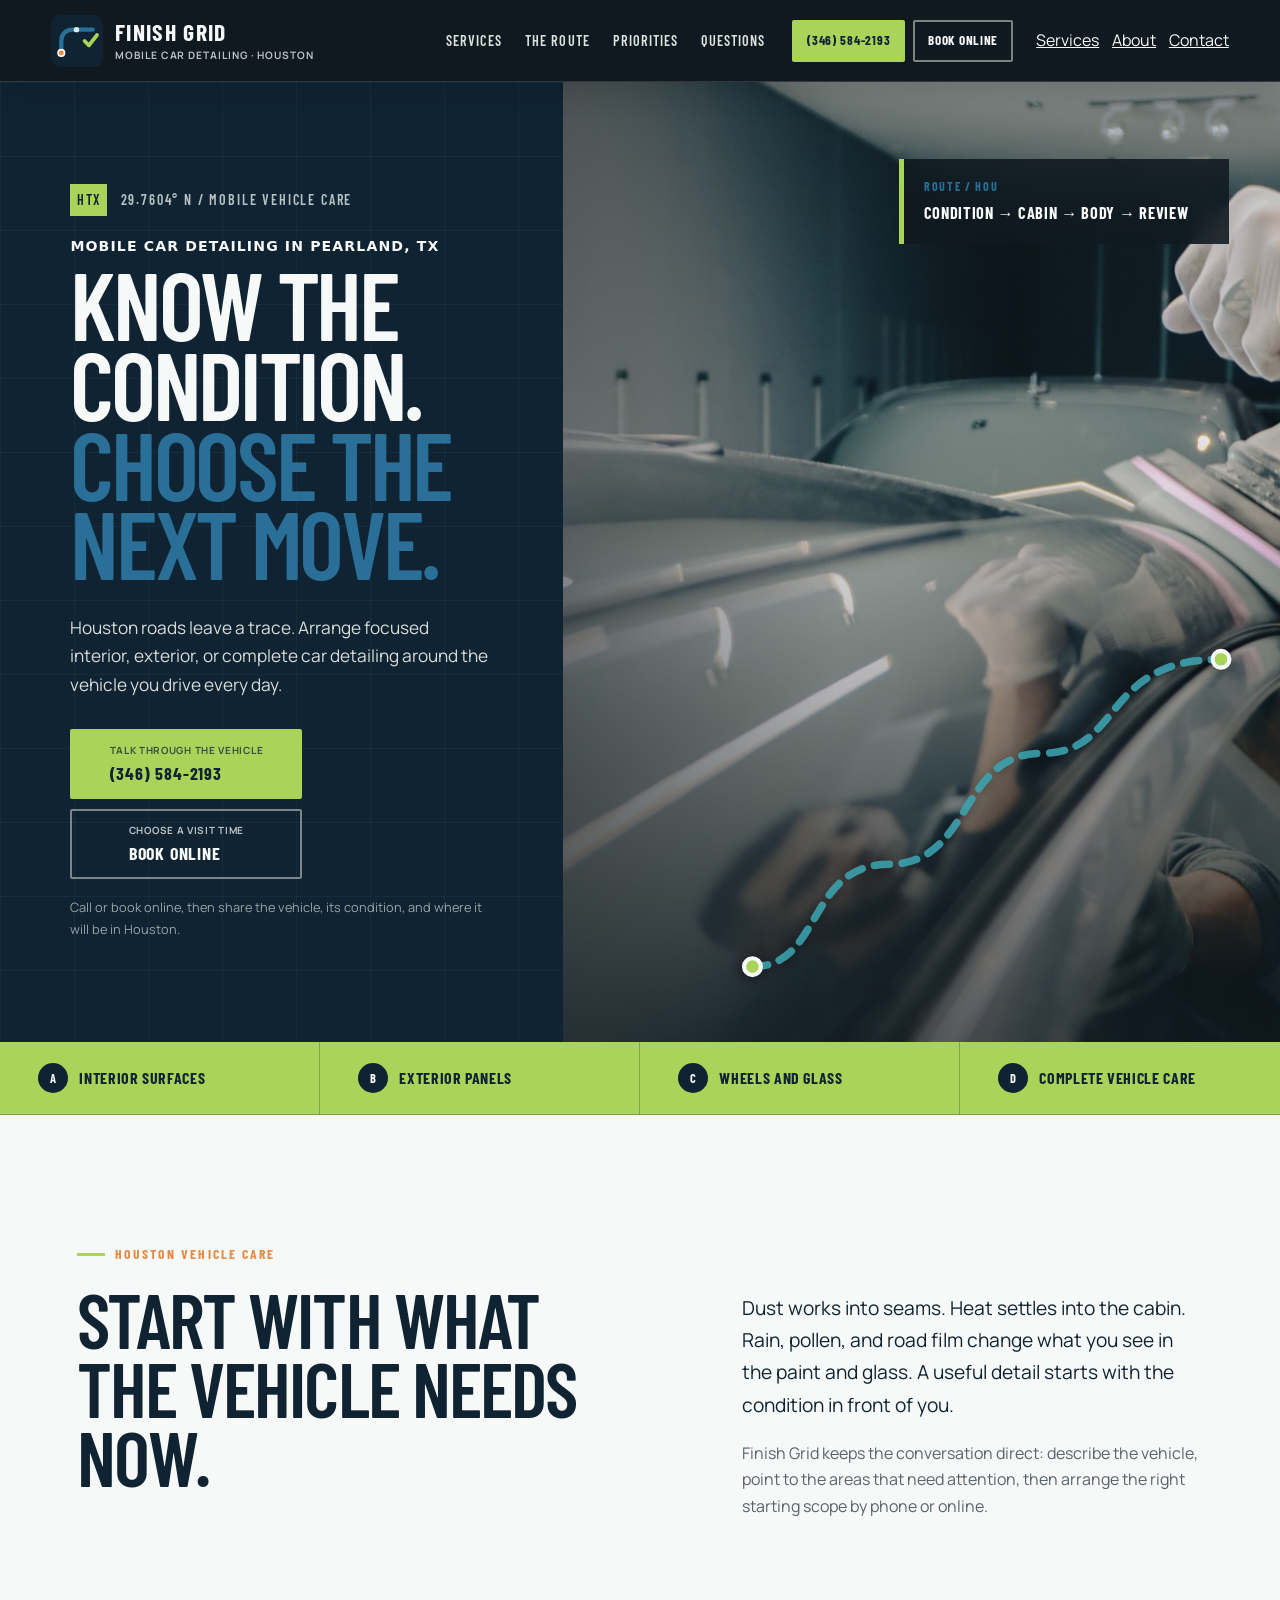
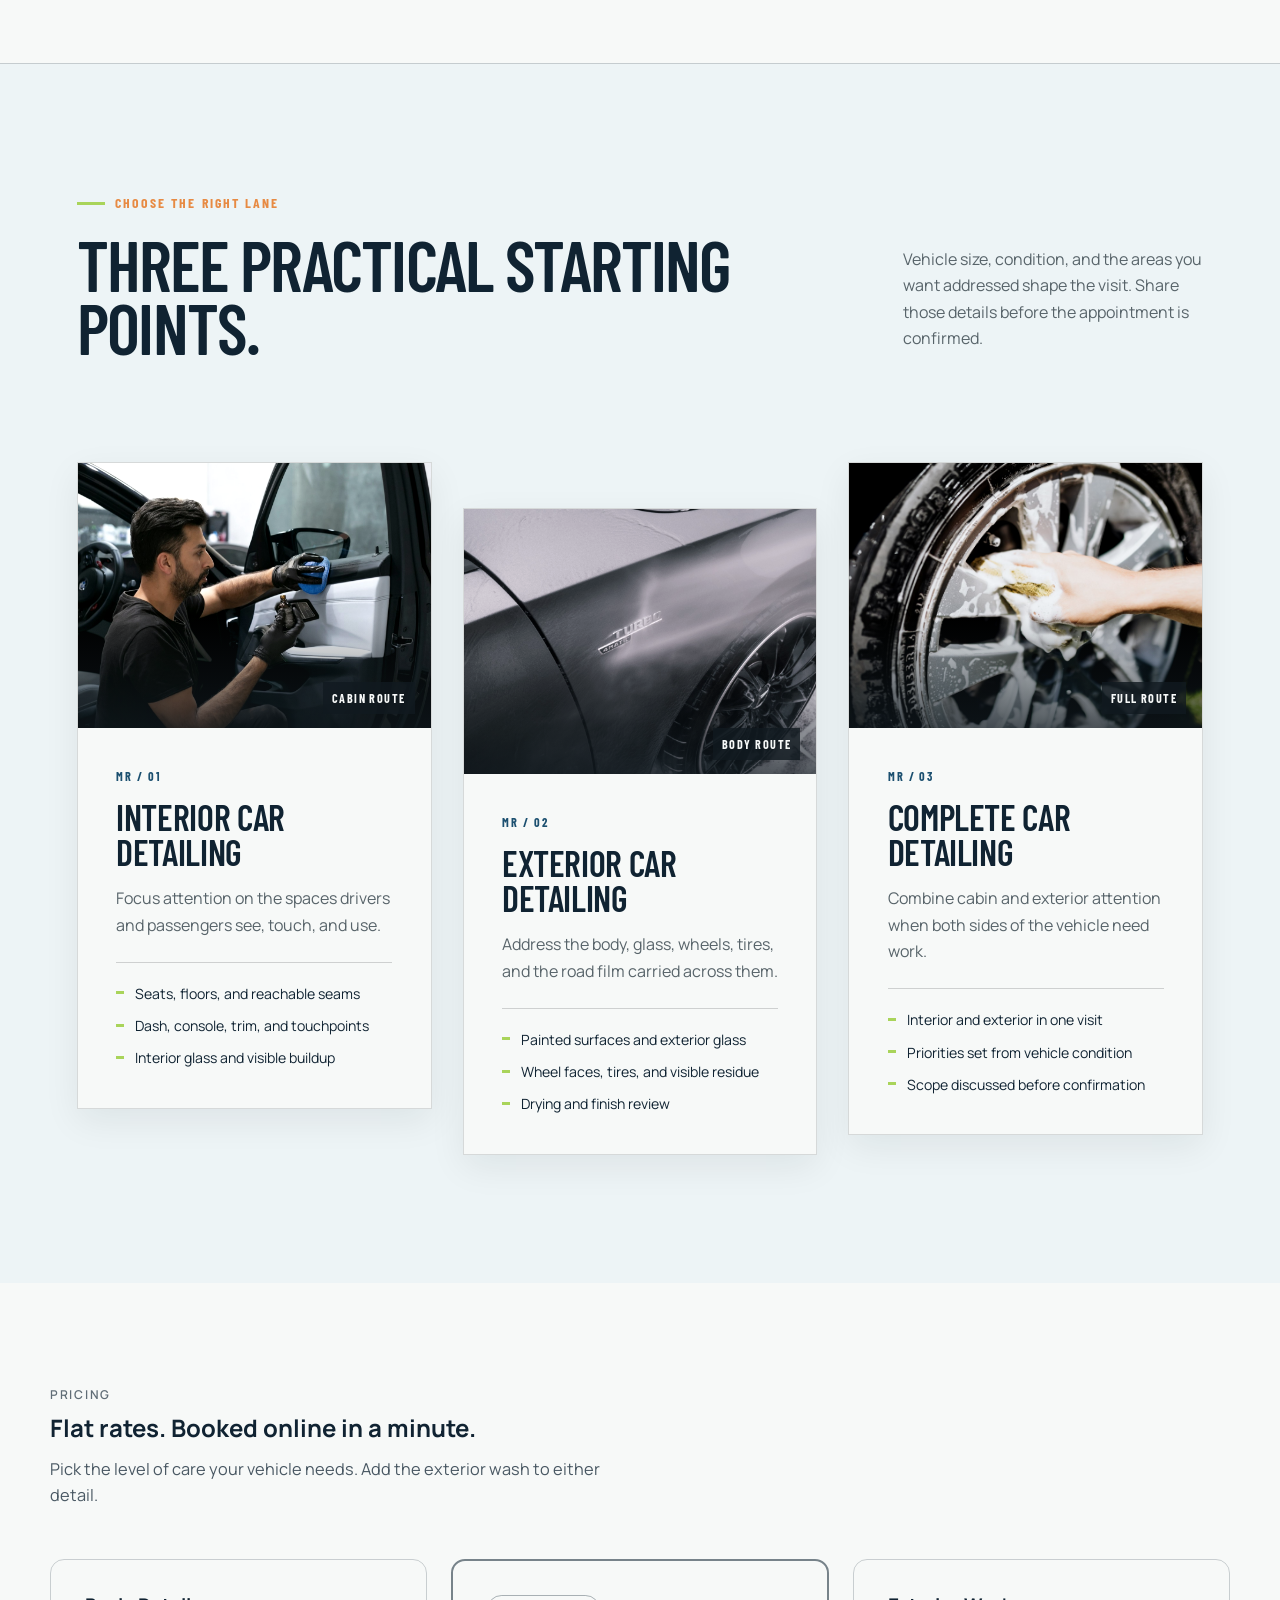
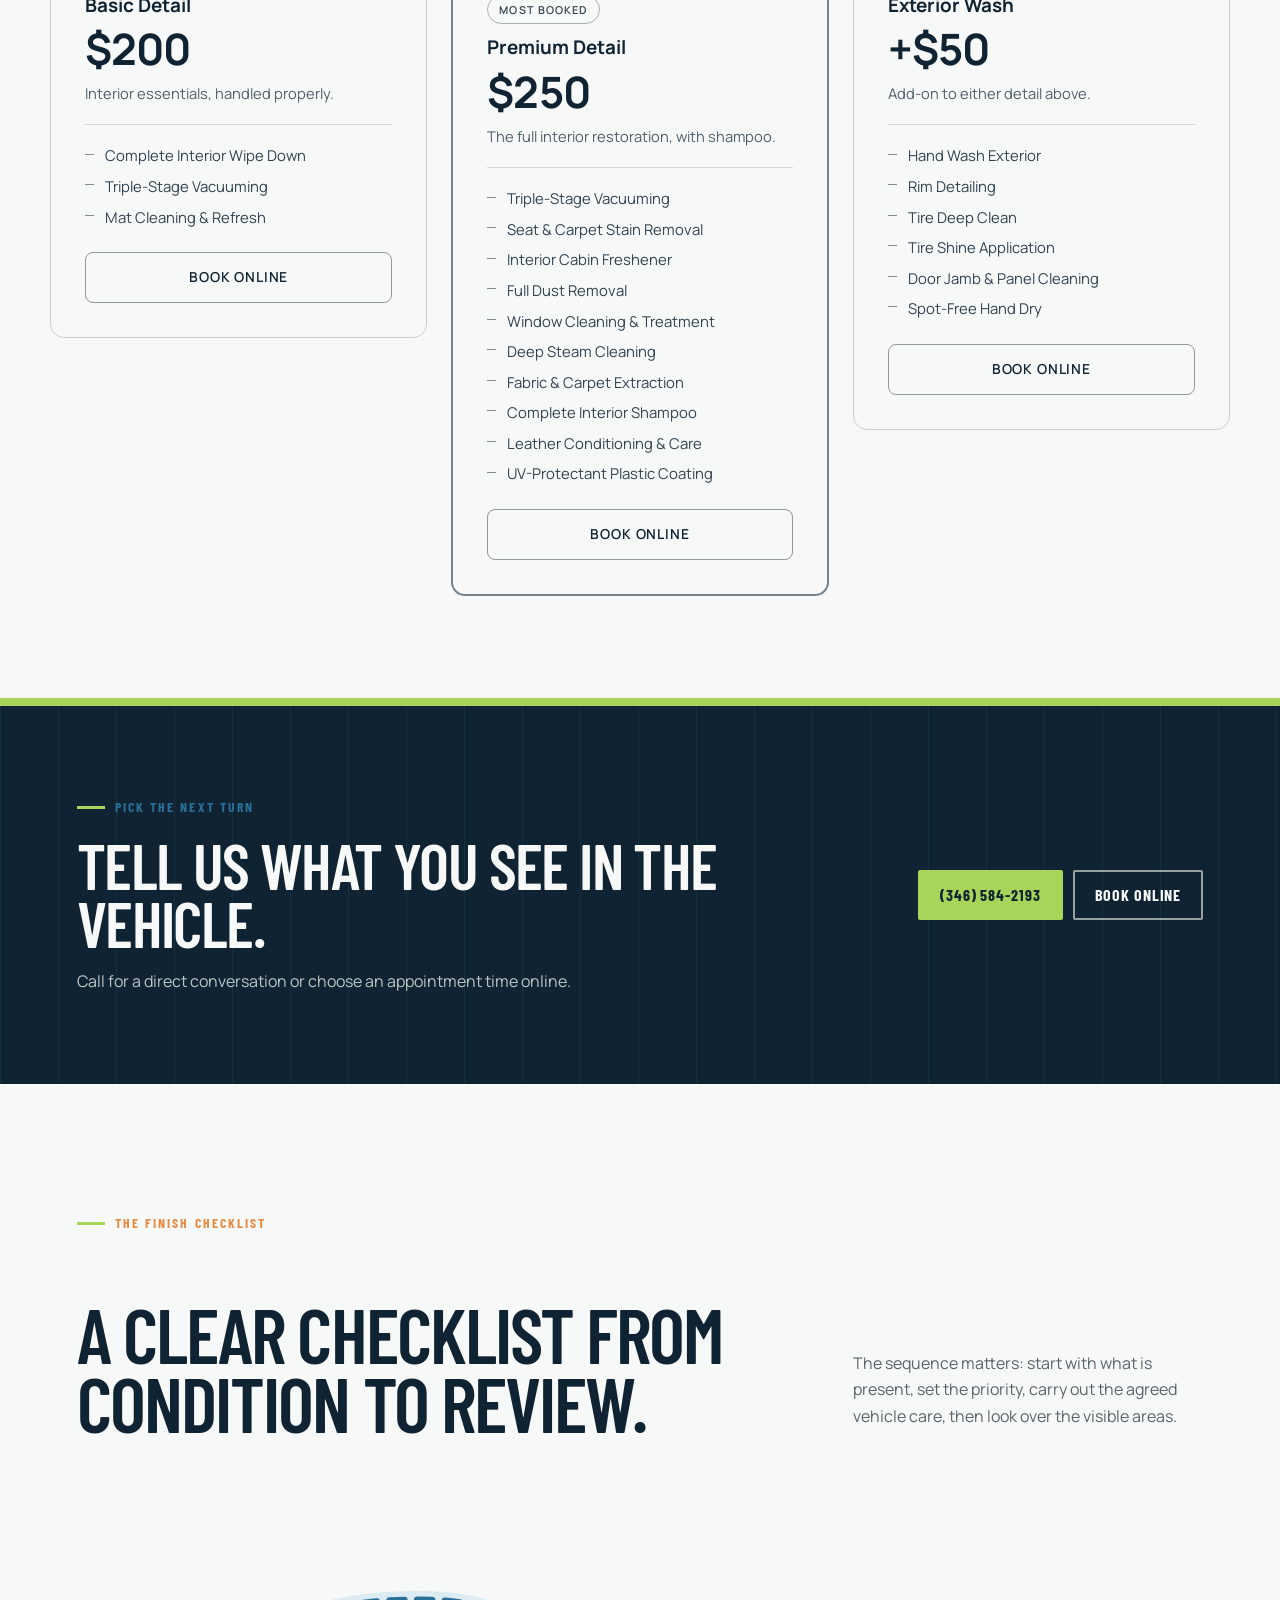
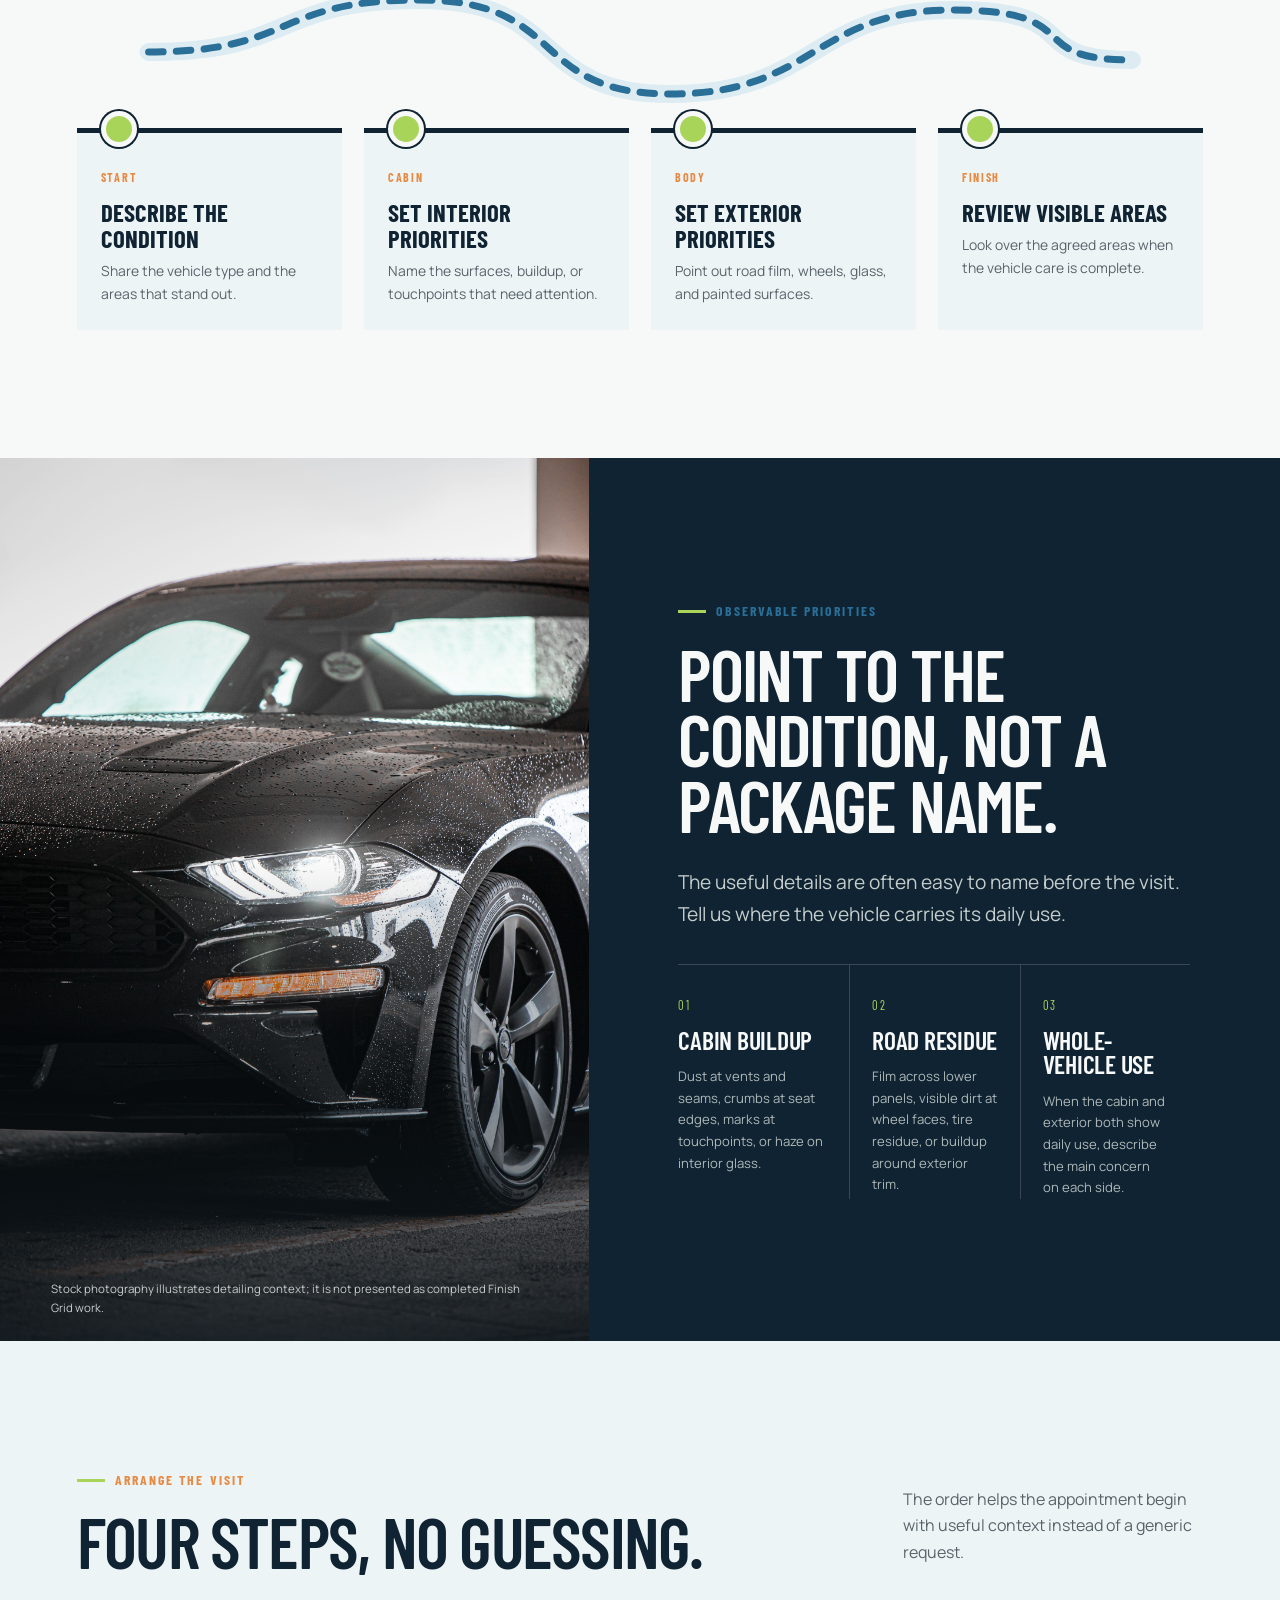
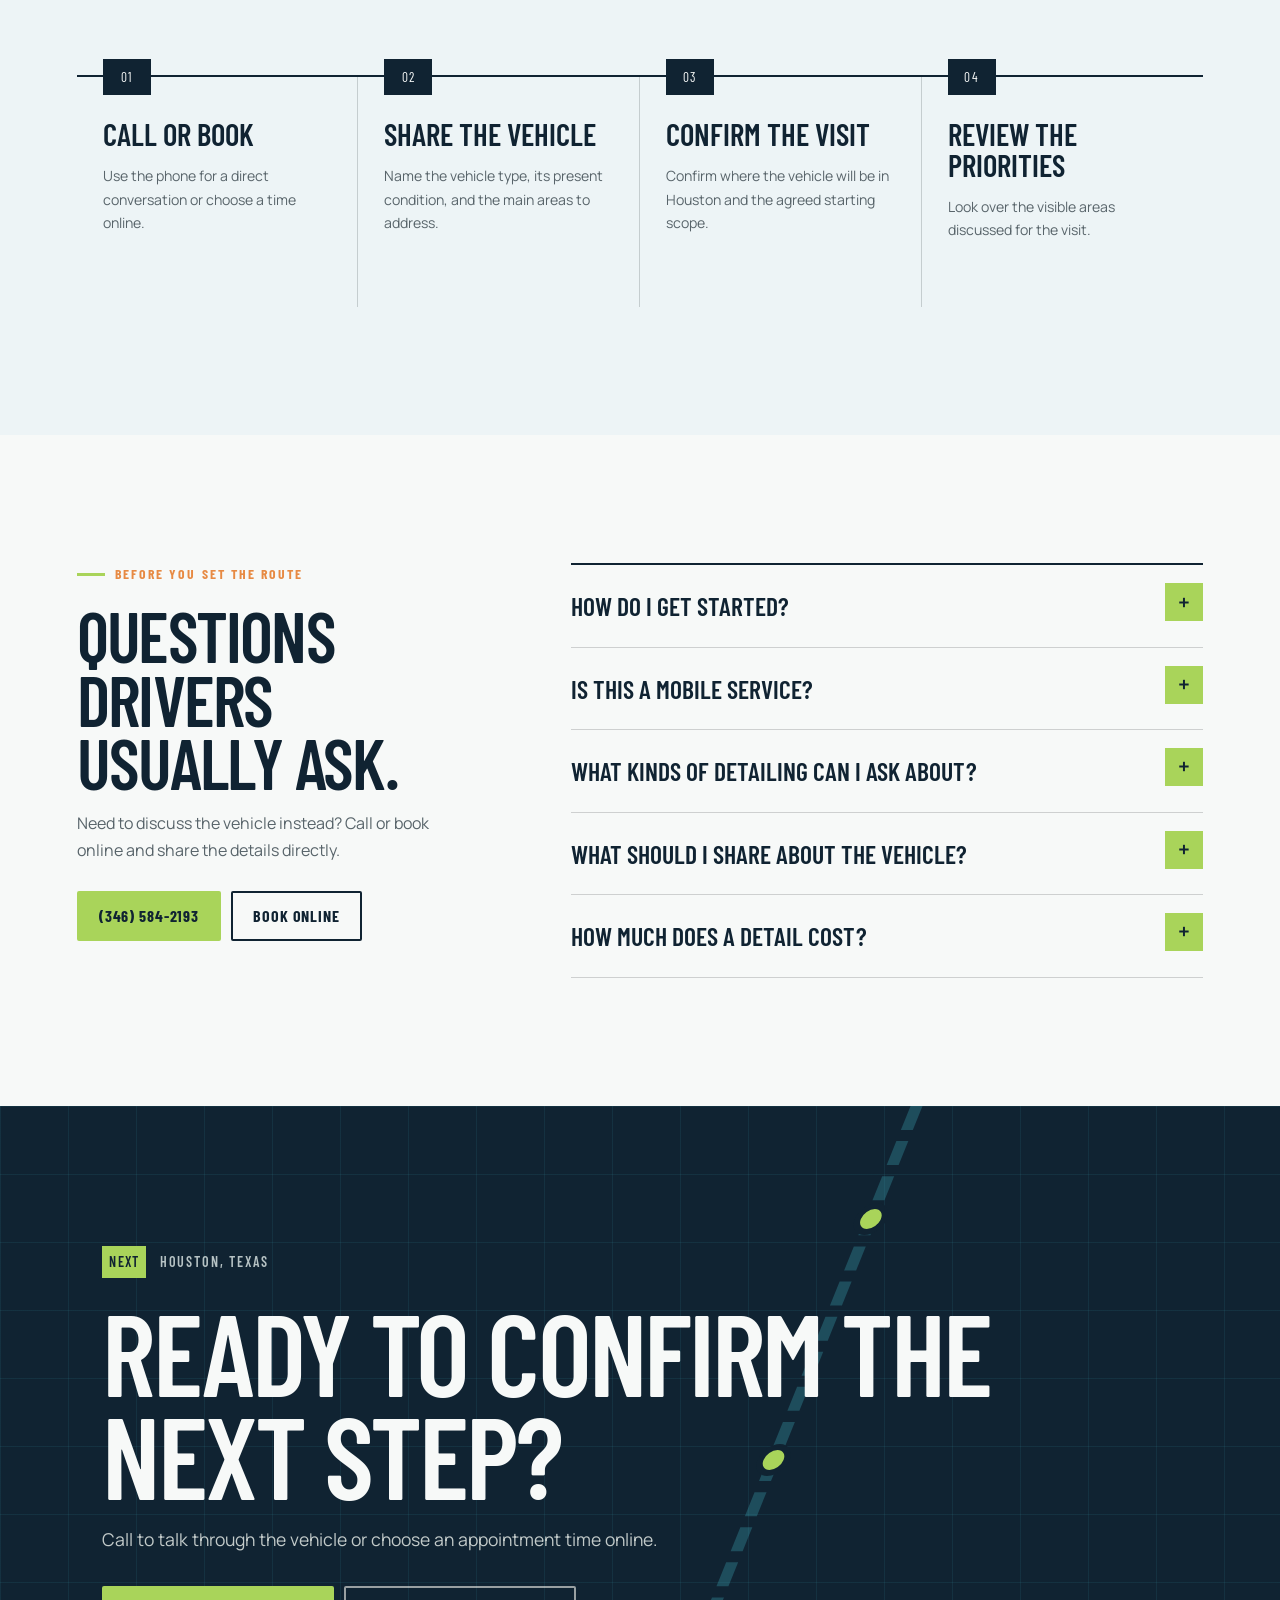
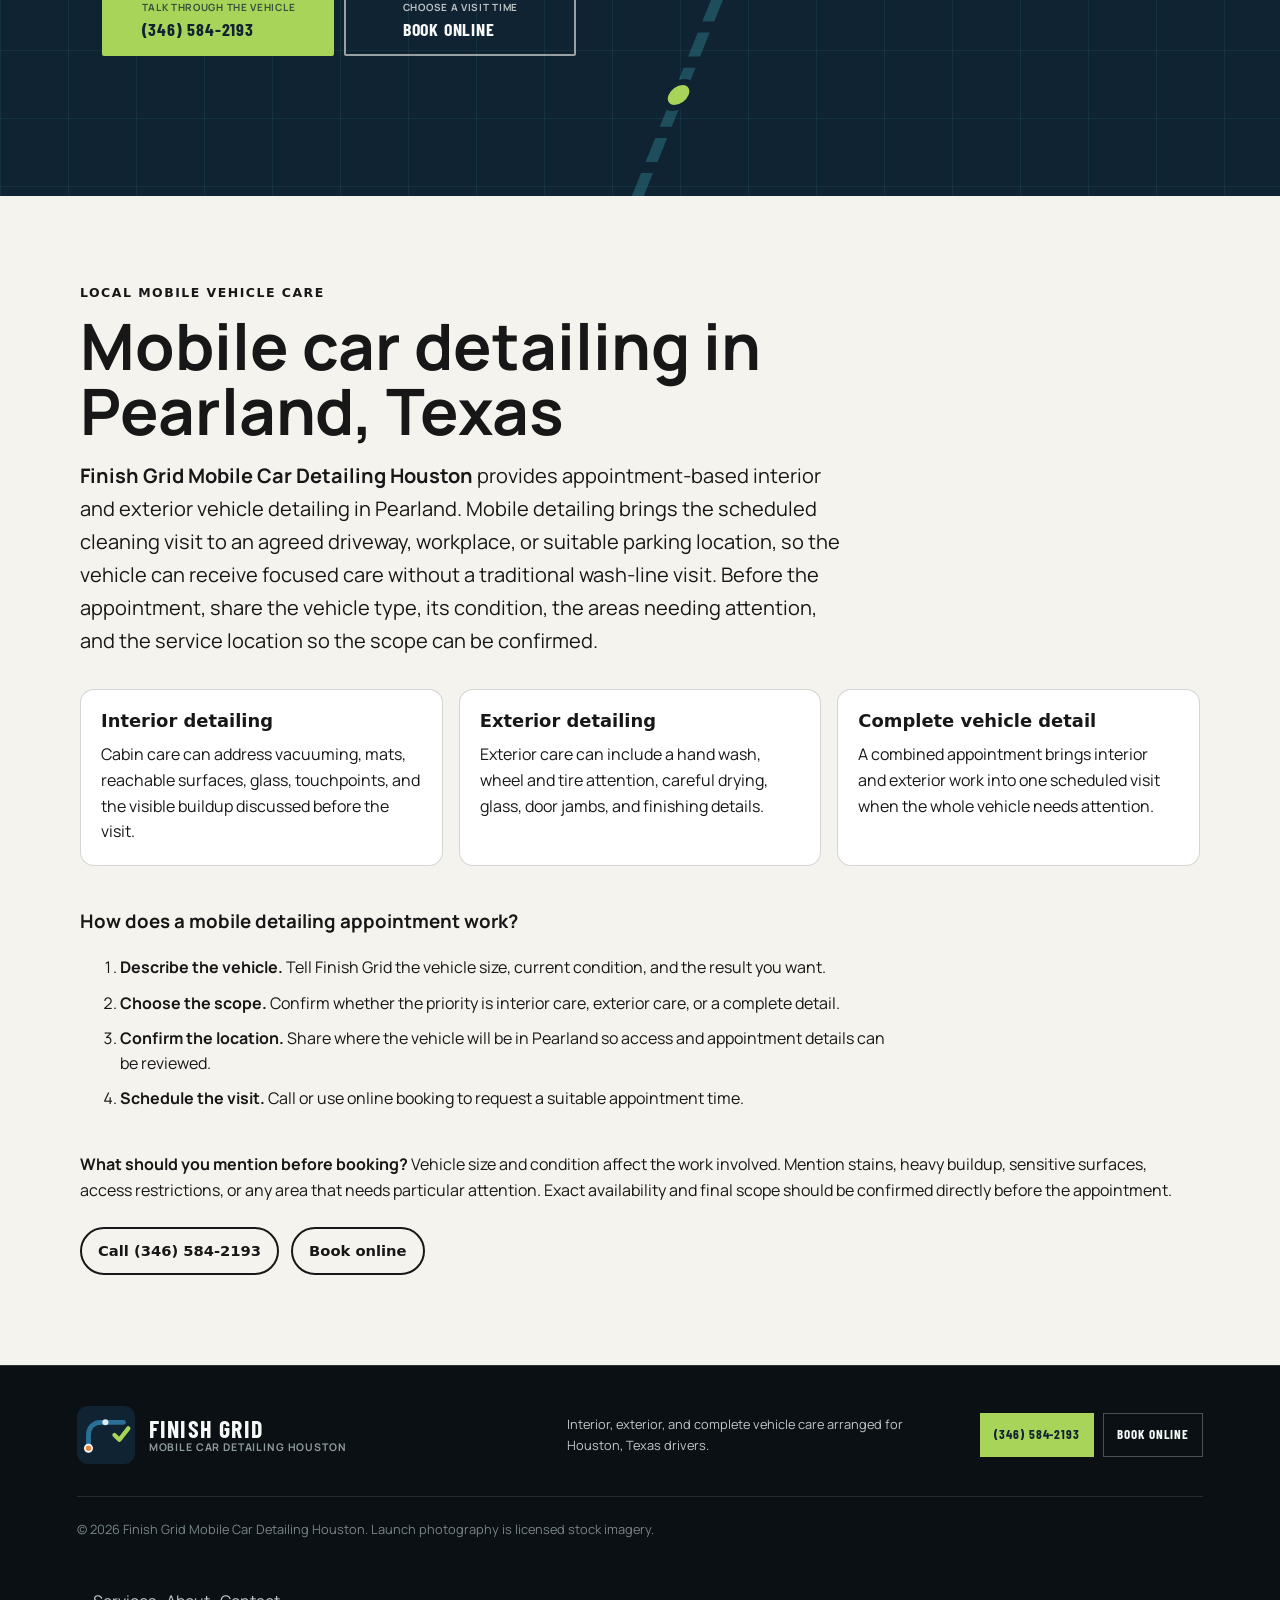
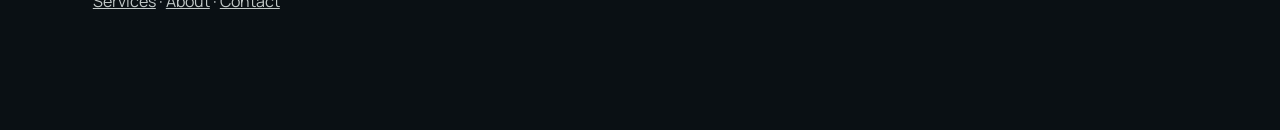
==== commit a5bcaa25: "Sync live site and add Cloudflare Workers deploy config Co-Authored-By: Claude Opus 5.5 <noreply@ant" ====
--- a/index.html
+++ b/index.html
@@ -3,14 +3,8 @@
 <head>
   <meta charset="utf-8">
   <meta name="viewport" content="width=device-width, initial-scale=1">
-  <title>Finish Grid Mobile Car Detailing Houston, TX</title>
-  <meta name="description" content="Mobile car detailing in Houston, Texas for interior, exterior, and complete vehicle care. Call Finish Grid or book an appointment online.">
+  <title>Mobile Car Detailing in Pearland, TX | Finish Grid</title>
   <meta name="theme-color" content="#102332">
-  <meta property="og:title" content="Finish Grid Mobile Car Detailing Houston">
-  <meta property="og:description" content="Call or book mobile car detailing for interior, exterior, and complete vehicle care in Houston, Texas.">
-  <meta property="og:type" content="website">
-  <meta property="og:url" content="https://finishgrid.shop/">
-  <meta property="og:image" content="https://finishgrid.shop/assets/hero-route.jpg">
   <link rel="canonical" href="https://finishgrid.shop/">
   <link rel="icon" href="/assets/favicon.svg" type="image/svg+xml">
   <link rel="preconnect" href="https://fonts.googleapis.com">
@@ -19,98 +13,179 @@
   <link rel="preload" href="/assets/hero-route.jpg" as="image">
   <link rel="stylesheet" href="/styles.css">
   <script type="application/ld+json">
+{
+  "@context": "https://schema.org",
+  "@type": "AutomotiveBusiness",
+  "name": "Finish Grid Mobile Car Detailing Houston",
+  "url": "https://finishgrid.shop/",
+  "telephone": "+1 346-584-2193",
+  "address": {
+    "@type": "PostalAddress",
+    "streetAddress": "3500 Business Center Dr",
+    "addressLocality": "Pearland",
+    "addressRegion": "TX",
+    "postalCode": "77584",
+    "addressCountry": "US"
+  },
+  "description": "Mobile car detailing in Houston, Texas with interior, exterior, and complete vehicle care appointments.",
+  "areaServed": {
+    "@type": "City",
+    "name": "Pearland",
+    "containedInPlace": {
+      "@type": "State",
+      "name": "Texas"
+    }
+  },
+  "hasOfferCatalog": {
+    "@type": "OfferCatalog",
+    "name": "Car detailing services",
+    "itemListElement": [
       {
-        "@context": "https://schema.org",
-        "@type": "LocalBusiness",
-        "name": "Finish Grid Mobile Car Detailing Houston",
-        "url": "https://finishgrid.shop/",
-        "telephone": "+1 346-584-2193",
-        "address": {
-          "@type": "PostalAddress",
-          "streetAddress": "3500 Business Center Dr",
-          "addressLocality": "Pearland",
-          "addressRegion": "TX",
-          "postalCode": "77584",
-          "addressCountry": "US"
-        },
-        "description": "Mobile car detailing in Houston, Texas with interior, exterior, and complete vehicle care appointments.",
-        "areaServed": {
-          "@type": "City",
-          "name": "Houston",
-          "containedInPlace": {
-            "@type": "State",
-            "name": "Texas"
-          }
-        },
-        "hasOfferCatalog": {
-          "@type": "OfferCatalog",
-          "name": "Car detailing services",
-          "itemListElement": [
-            {
-              "@type": "Offer",
-              "itemOffered": {
-                "@type": "Service",
-                "name": "Interior car detailing"
-              }
-            },
-            {
-              "@type": "Offer",
-              "itemOffered": {
-                "@type": "Service",
-                "name": "Exterior car detailing"
-              }
-            },
-            {
-              "@type": "Offer",
-              "itemOffered": {
-                "@type": "Service",
-                "name": "Complete car detailing"
-              }
-            }
-          ]
-        },
-        "priceRange": "$200-$250",
-        "makesOffer": [
-          {
-            "@type": "Offer",
-            "name": "Basic Detail",
-            "price": "200",
-            "priceCurrency": "USD",
-            "availability": "https://schema.org/InStock",
-            "itemOffered": {
-              "@type": "Service",
-              "name": "Basic Detail",
-              "description": "Interior essentials: complete interior wipe down, triple-stage vacuuming, and mat cleaning and refresh."
-            }
-          },
-          {
-            "@type": "Offer",
-            "name": "Premium Detail",
-            "price": "250",
-            "priceCurrency": "USD",
-            "availability": "https://schema.org/InStock",
-            "itemOffered": {
-              "@type": "Service",
-              "name": "Premium Detail",
-              "description": "The full interior restoration, including complete interior shampoo, deep steam cleaning, fabric and carpet extraction, and leather conditioning."
-            }
-          },
-          {
-            "@type": "Offer",
-            "name": "Exterior Wash",
-            "price": "50",
-            "priceCurrency": "USD",
-            "availability": "https://schema.org/InStock",
-            "itemOffered": {
-              "@type": "Service",
-              "name": "Exterior Wash",
-              "description": "Add-on exterior wash: hand wash, rim detailing, tire deep clean and shine, door jamb cleaning, and spot-free hand dry."
-            }
-          }
-        ]
+        "@type": "Offer",
+        "itemOffered": {
+          "@type": "Service",
+          "name": "Interior car detailing"
+        }
+      },
+      {
+        "@type": "Offer",
+        "itemOffered": {
+          "@type": "Service",
+          "name": "Exterior car detailing"
+        }
+      },
+      {
+        "@type": "Offer",
+        "itemOffered": {
+          "@type": "Service",
+          "name": "Complete car detailing"
+        }
       }
+    ]
+  },
+  "priceRange": "$200-$250",
+  "makesOffer": [
+    {
+      "@type": "Offer",
+      "name": "Basic Detail",
+      "price": "200",
+      "priceCurrency": "USD",
+      "availability": "https://schema.org/InStock",
+      "itemOffered": {
+        "@type": "Service",
+        "name": "Basic Detail",
+        "description": "Interior essentials: complete interior wipe down, triple-stage vacuuming, and mat cleaning and refresh."
+      }
+    },
+    {
+      "@type": "Offer",
+      "name": "Premium Detail",
+      "price": "250",
+      "priceCurrency": "USD",
+      "availability": "https://schema.org/InStock",
+      "itemOffered": {
+        "@type": "Service",
+        "name": "Premium Detail",
+        "description": "The full interior restoration, including complete interior shampoo, deep steam cleaning, fabric and carpet extraction, and leather conditioning."
+      }
+    },
+    {
+      "@type": "Offer",
+      "name": "Exterior Wash",
+      "price": "50",
+      "priceCurrency": "USD",
+      "availability": "https://schema.org/InStock",
+      "itemOffered": {
+        "@type": "Service",
+        "name": "Exterior Wash",
+        "description": "Add-on exterior wash: hand wash, rim detailing, tire deep clean and shine, door jamb cleaning, and spot-free hand dry."
+      }
+    }
+  ],
+  "@id": "https://finishgrid.shop/#business",
+  "geo": {
+    "@type": "GeoCoordinates",
+    "latitude": 29.544424239267,
+    "longitude": -95.389628553344
+  },
+  "image": "https://finishgrid.shop/assets/hero-route.jpg",
+  "contactPoint": {
+    "@type": "ContactPoint",
+    "telephone": "+1 346-584-2193",
+    "contactType": "customer service",
+    "areaServed": "US-TX",
+    "availableLanguage": "English"
+  }
+}
     </script>
-</head>
+<!-- SEO-GEO:START -->
+  <meta name="description" content="Mobile car detailing in Pearland, TX from Finish Grid, with interior cleaning, exterior hand washing, and complete details. Call or book online.">
+  <meta name="robots" content="index, follow, max-image-preview:large, max-snippet:-1, max-video-preview:-1">
+  <meta property="og:locale" content="en_US">
+  <meta property="og:type" content="website">
+  <meta property="og:site_name" content="Finish Grid">
+  <meta property="og:title" content="Mobile Car Detailing in Pearland, TX | Finish Grid">
+  <meta property="og:description" content="Mobile car detailing in Pearland, TX from Finish Grid, with interior cleaning, exterior hand washing, and complete details. Call or book online.">
+  <meta property="og:url" content="https://finishgrid.shop/">
+  <meta property="og:image" content="https://finishgrid.shop/assets/hero-route.jpg">
+  <meta name="twitter:image" content="https://finishgrid.shop/assets/hero-route.jpg">
+  <meta name="twitter:card" content="summary_large_image">
+  <meta name="twitter:title" content="Mobile Car Detailing in Pearland, TX | Finish Grid">
+  <meta name="twitter:description" content="Mobile car detailing in Pearland, TX from Finish Grid, with interior cleaning, exterior hand washing, and complete details. Call or book online.">
+  <style id="seo-geo-styles">
+    .seo-local-intent { display:block; margin:0 0 .55rem; font:700 clamp(.78rem,1.1vw,.95rem)/1.2 system-ui,sans-serif; letter-spacing:.08em; text-transform:uppercase; }
+    .seo-geo-section { background:#f5f3ed; color:#171717; padding:clamp(3.5rem,7vw,6.5rem) clamp(1.25rem,5vw,5rem); }
+    .seo-geo-inner { width:min(1120px,100%); margin:0 auto; }
+    .seo-geo-kicker { margin:0 0 .75rem; font:700 .78rem/1.2 system-ui,sans-serif; letter-spacing:.12em; text-transform:uppercase; }
+    .seo-geo-section h2 { max-width:22ch; margin:0 0 1rem; color:inherit; font-size:clamp(2rem,5vw,4rem); line-height:1.02; }
+    .seo-geo-answer { max-width:760px; margin:0 0 2rem; font-size:clamp(1.05rem,2vw,1.25rem); line-height:1.65; }
+    .seo-geo-grid { display:grid; grid-template-columns:repeat(3,minmax(0,1fr)); gap:1rem; margin:2rem 0; }
+    .seo-geo-card { border:1px solid rgba(23,23,23,.18); border-radius:14px; padding:1.25rem; background:#fff; }
+    .seo-geo-card h3 { margin:0 0 .6rem; color:inherit; font:700 1.12rem/1.25 system-ui,sans-serif; }
+    .seo-geo-card p { margin:0; line-height:1.6; }
+    .seo-geo-steps { max-width:820px; margin:2.5rem 0; }
+    .seo-geo-steps li { margin:.65rem 0; line-height:1.55; }
+    .seo-geo-actions { display:flex; flex-wrap:wrap; gap:.75rem; margin-top:1.5rem; }
+    .seo-geo-action { display:inline-flex; align-items:center; min-height:48px; padding:.75rem 1rem; border:2px solid currentColor; border-radius:999px; color:inherit; font:700 .92rem/1 system-ui,sans-serif; text-decoration:none; }
+    @media (max-width:760px) { .seo-geo-grid { grid-template-columns:1fr; } }
+  </style>
+<!-- SEO-GEO:END -->
+  <script id="seo-geo-entity-schema" type="application/ld+json">
+{
+  "@context": "https://schema.org",
+  "@graph": [
+    {
+      "@type": "WebSite",
+      "@id": "https://finishgrid.shop/#website",
+      "url": "https://finishgrid.shop/",
+      "name": "Finish Grid Mobile Car Detailing Houston",
+      "inLanguage": "en-US",
+      "publisher": {
+        "@id": "https://finishgrid.shop/#business"
+      }
+    },
+    {
+      "@type": "Service",
+      "@id": "https://finishgrid.shop/#mobile-car-detailing",
+      "name": "Mobile Car Detailing in Pearland, Texas",
+      "serviceType": "Mobile car detailing",
+      "provider": {
+        "@id": "https://finishgrid.shop/#business"
+      },
+      "areaServed": {
+        "@type": "City",
+        "name": "Pearland",
+        "containedInPlace": {
+          "@type": "State",
+          "name": "Texas"
+        }
+      },
+      "url": "https://finishgrid.shop/#services"
+    }
+  ]
+}
+  </script>
+<style id="SEO-NEXT-NAV-CSS">.seo-next-nav{display:flex;gap:.8rem;flex-wrap:wrap}.seo-next-footer-nav{padding:1rem}.seo-next-footer-nav a{color:inherit}</style></head>
 <body>
   <a class="skip-link" href="#main">Skip to content</a>
 
@@ -137,14 +212,14 @@
         <a class="button button-call button-small" href="tel:+13465842193">(346) 584-2193</a>
         <a class="button button-book button-small" href="https://cal.com/sumitdatta/auto-detail-service">Book online</a>
       </div>
-    </nav>
+    <!-- SEO-NEXT-NAV:START --><div class="seo-next-nav" aria-label="Expanded site pages"><a href="/services/">Services</a><a href="/about/">About</a><a href="/contact/">Contact</a></div><!-- SEO-NEXT-NAV:END --></nav>
   </header>
 
   <main id="main">
     <section class="hero" id="top">
       <div class="hero-copy">
         <p class="coordinate"><span>HTX</span> 29.7604° N / Mobile vehicle care</p>
-        <h1>Know the condition. <em>Choose the next move.</em></h1>
+        <h1><span class="seo-local-intent" data-seo-local-intent>Mobile Car Detailing in Pearland, TX</span>Know the condition. <em>Choose the next move.</em></h1>
         <p class="hero-lede">Houston roads leave a trace. Arrange focused interior, exterior, or complete car detailing around the vehicle you drive every day.</p>
         <div class="action-pair hero-actions">
           <a class="button button-call button-large" href="tel:+13465842193">
@@ -458,6 +533,46 @@
         </a>
       </div>
     </section>
+  <!-- SEO-GEO-LOCAL:START -->
+    <section class="seo-geo-section" id="local-detailing" aria-labelledby="local-detailing-title">
+      <div class="seo-geo-inner">
+        <p class="seo-geo-kicker">Local mobile vehicle care</p>
+        <h2 id="local-detailing-title">Mobile car detailing in Pearland, Texas</h2>
+        <p class="seo-geo-answer"><strong>Finish Grid Mobile Car Detailing Houston</strong> provides appointment-based interior and exterior vehicle detailing in Pearland. Mobile detailing brings the scheduled cleaning visit to an agreed driveway, workplace, or suitable parking location, so the vehicle can receive focused care without a traditional wash-line visit. Before the appointment, share the vehicle type, its condition, the areas needing attention, and the service location so the scope can be confirmed.</p>
+
+        <div class="seo-geo-grid" aria-label="Available detailing options">
+          <article class="seo-geo-card">
+            <h3>Interior detailing</h3>
+            <p>Cabin care can address vacuuming, mats, reachable surfaces, glass, touchpoints, and the visible buildup discussed before the visit.</p>
+          </article>
+          <article class="seo-geo-card">
+            <h3>Exterior detailing</h3>
+            <p>Exterior care can include a hand wash, wheel and tire attention, careful drying, glass, door jambs, and finishing details.</p>
+          </article>
+          <article class="seo-geo-card">
+            <h3>Complete vehicle detail</h3>
+            <p>A combined appointment brings interior and exterior work into one scheduled visit when the whole vehicle needs attention.</p>
+          </article>
+        </div>
+
+        <div class="seo-geo-steps">
+          <h3>How does a mobile detailing appointment work?</h3>
+          <ol>
+            <li><strong>Describe the vehicle.</strong> Tell Finish Grid the vehicle size, current condition, and the result you want.</li>
+            <li><strong>Choose the scope.</strong> Confirm whether the priority is interior care, exterior care, or a complete detail.</li>
+            <li><strong>Confirm the location.</strong> Share where the vehicle will be in Pearland so access and appointment details can be reviewed.</li>
+            <li><strong>Schedule the visit.</strong> Call or use online booking to request a suitable appointment time.</li>
+          </ol>
+        </div>
+
+        <p><strong>What should you mention before booking?</strong> Vehicle size and condition affect the work involved. Mention stains, heavy buildup, sensitive surfaces, access restrictions, or any area that needs particular attention. Exact availability and final scope should be confirmed directly before the appointment.</p>
+        <div class="seo-geo-actions">
+          <a class="seo-geo-action" href="tel:+13465842193">Call (346) 584-2193</a>
+          <a class="seo-geo-action" href="https://cal.com/sumitdatta/auto-detail-service" target="_blank" rel="noopener">Book online</a>
+        </div>
+      </div>
+    </section>
+<!-- SEO-GEO-LOCAL:END -->
   </main>
 
   <footer class="site-footer">
@@ -471,7 +586,7 @@
       <a href="https://cal.com/sumitdatta/auto-detail-service">Book online</a>
     </div>
     <p class="footer-fine">© <span data-year>2026</span> Finish Grid Mobile Car Detailing Houston. Launch photography is licensed stock imagery.</p>
-  </footer>
+  <!-- SEO-NEXT-NAV:START --><nav class="seo-next-footer-nav" aria-label="Expanded footer navigation"><a href="/services/">Services</a> · <a href="/about/">About</a> · <a href="/contact/">Contact</a></nav><!-- SEO-NEXT-NAV:END --></footer>
 
   <div class="mobile-action-bar" aria-label="Contact options">
     <a href="tel:+13465842193"><span>Call</span><strong>(346) 584-2193</strong></a>
